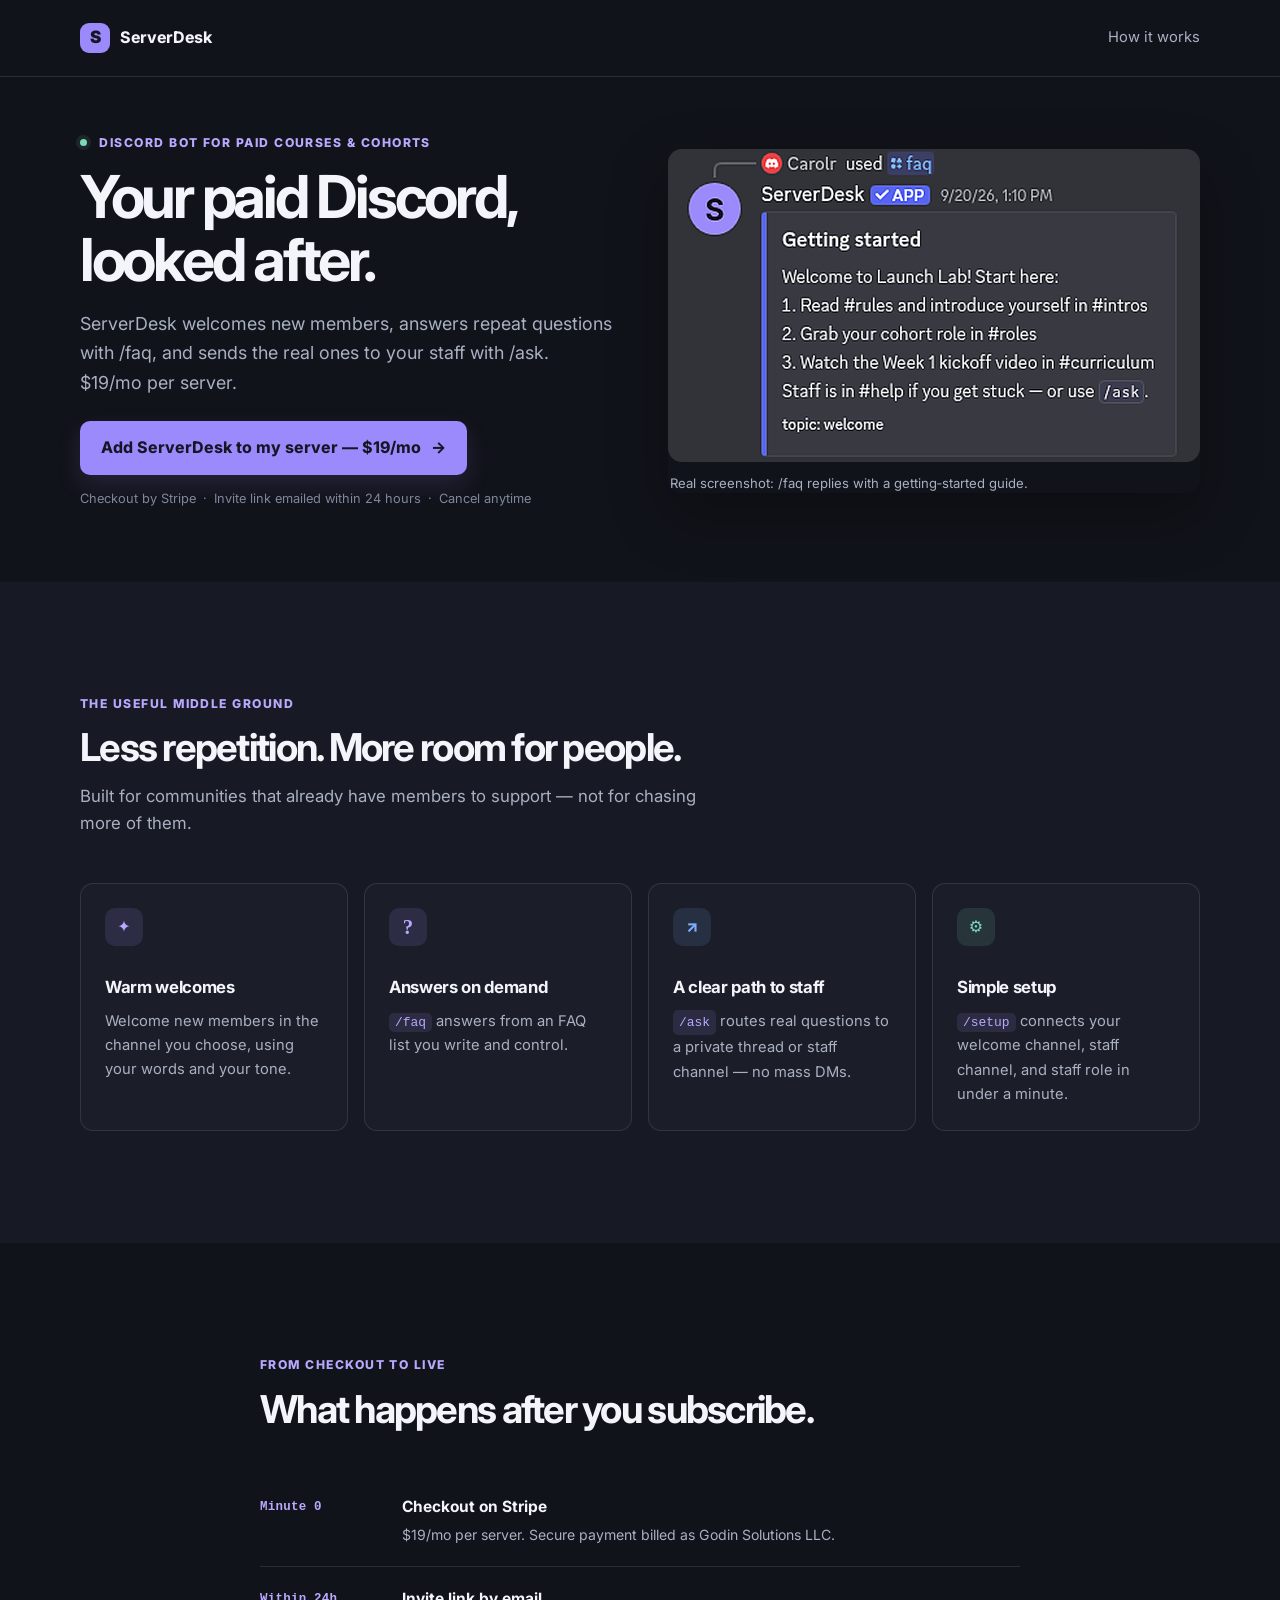
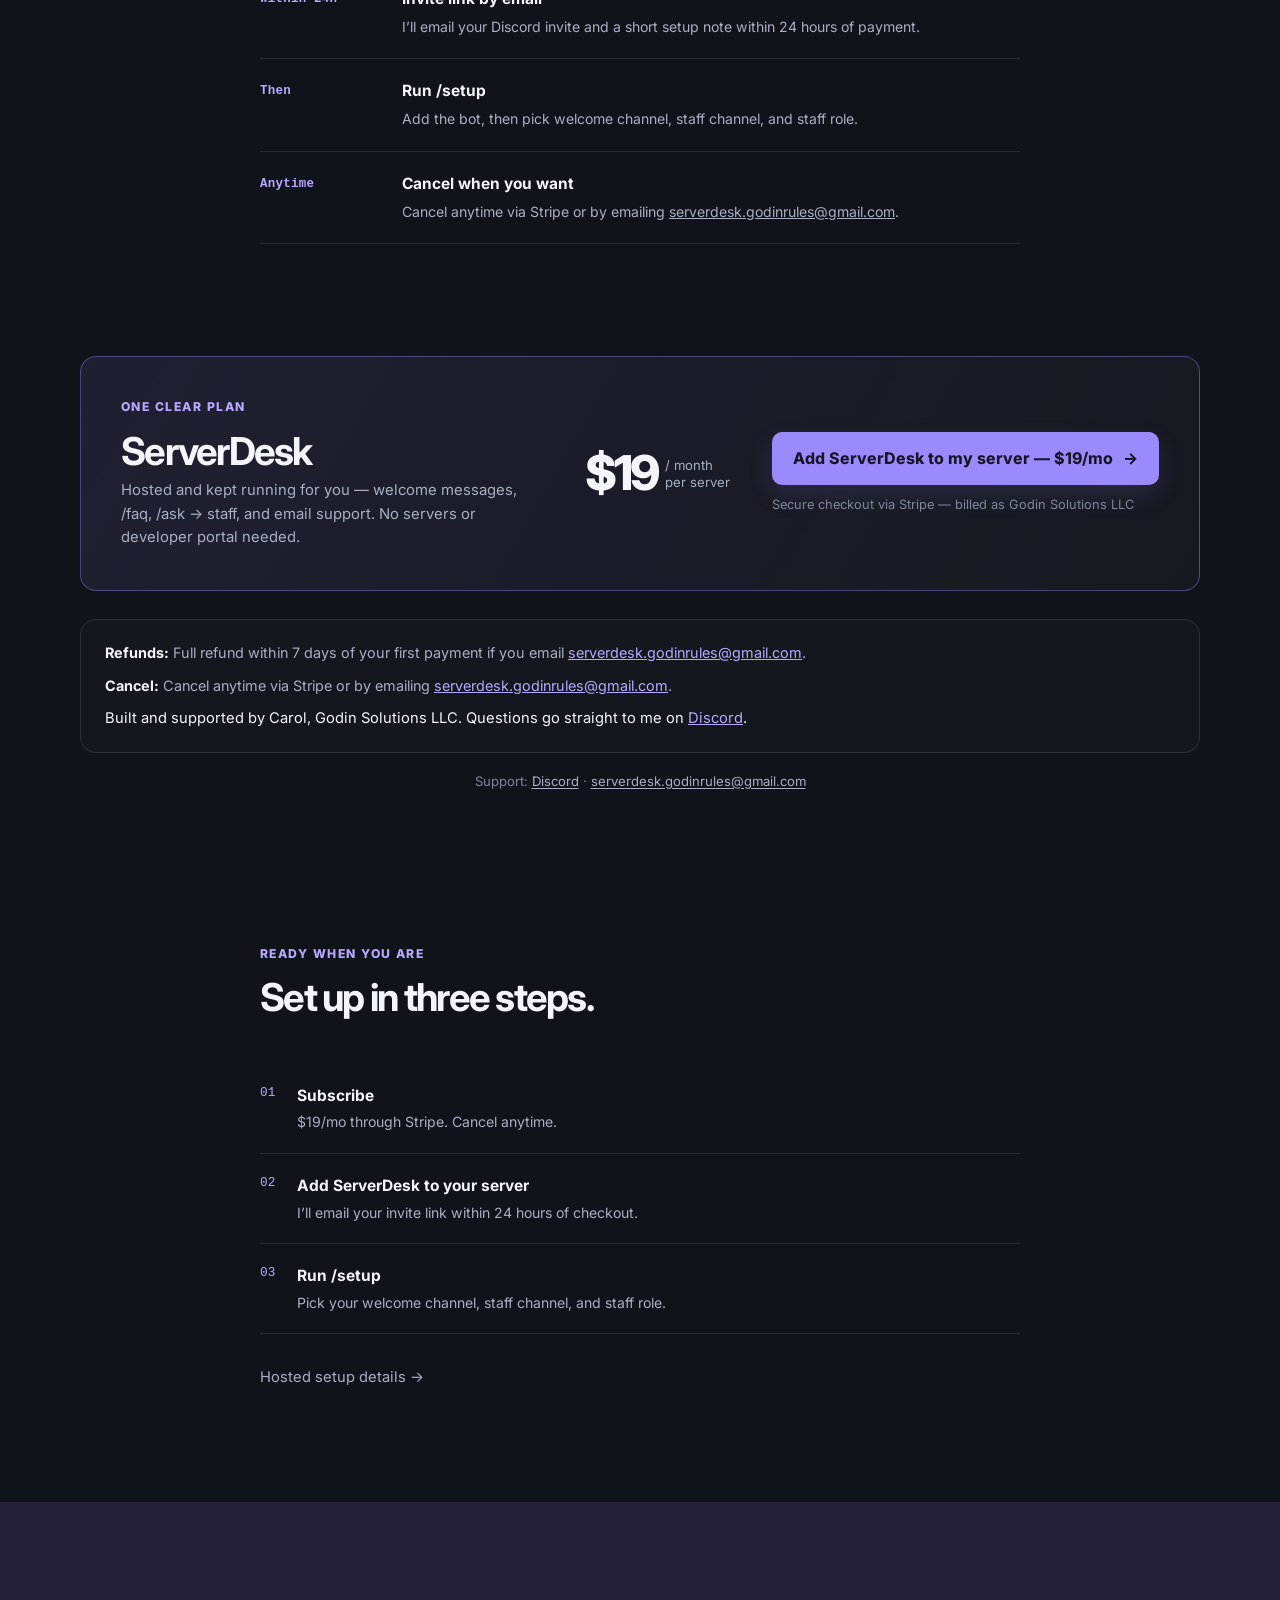
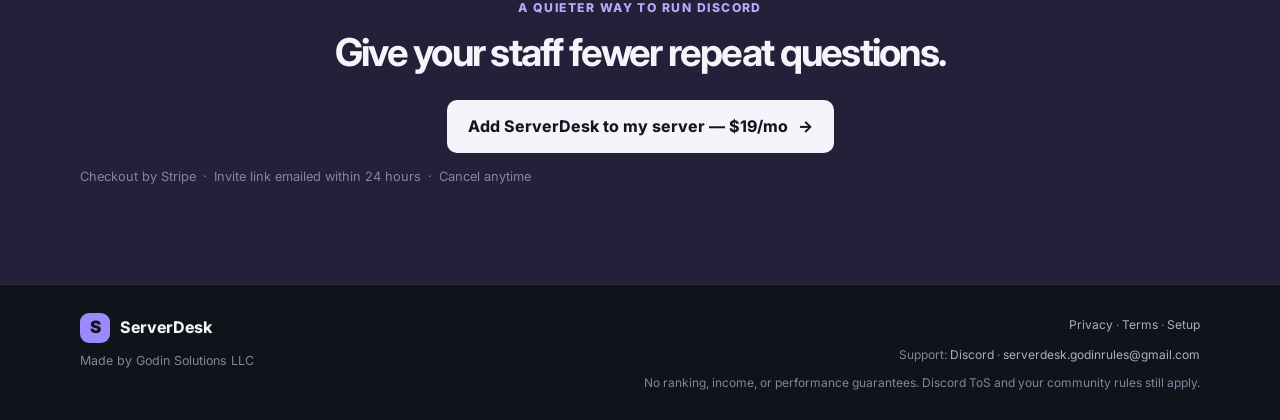
==== index.html @ 8b8aacf0 "Finish landing: Carol voice, flat proof, fine-print, Inter OG - /setup: "we email" → "I'll email" - " ====
<!doctype html>
<html lang="en">
<head>
  <meta charset="utf-8">
  <meta name="viewport" content="width=device-width, initial-scale=1">
  <meta name="description" content="ServerDesk welcomes new members, answers repeat questions with /faq, and sends the real ones to your staff with /ask. $19/mo per Discord server.">
  <title>ServerDesk — Discord bot for paid courses &amp; cohorts</title>
  <link rel="canonical" href="https://serverdesk-landing.onrender.com/">
  <meta property="og:type" content="website">
  <meta property="og:url" content="https://serverdesk-landing.onrender.com/">
  <meta property="og:title" content="ServerDesk — Discord bot for paid courses &amp; cohorts">
  <meta property="og:description" content="Welcome new members, answer /faq, and route /ask to staff. Hosted Discord utility for paid courses &amp; cohorts — $19/mo per server.">
  <meta property="og:image" content="https://serverdesk-landing.onrender.com/images/og.png">
  <meta property="og:image:width" content="1200">
  <meta property="og:image:height" content="630">
  <meta name="twitter:card" content="summary_large_image">
  <meta name="twitter:title" content="ServerDesk — Discord bot for paid courses &amp; cohorts">
  <meta name="twitter:description" content="Welcome new members, answer /faq, and route /ask to staff. $19/mo per server.">
  <meta name="twitter:image" content="https://serverdesk-landing.onrender.com/images/og.png">
  <link rel="icon" href="/favicon.ico" sizes="any">
  <link rel="icon" href="/favicon.svg" type="image/svg+xml">
  <link rel="apple-touch-icon" href="/apple-touch-icon.png">
  <link rel="preconnect" href="https://fonts.googleapis.com">
  <link rel="preconnect" href="https://fonts.gstatic.com" crossorigin>
  <link href="https://fonts.googleapis.com/css2?family=Inter:wght@400;500;600;700;800&display=swap" rel="stylesheet">
  <link rel="stylesheet" href="styles.css">
</head>
<body>
  <header class="site-header">
    <div class="container nav-wrap">
      <a class="brand" href="#top" aria-label="ServerDesk home">
        <span class="brand-mark" aria-hidden="true">S</span>
        <span>ServerDesk</span>
      </a>
      <a class="nav-link" href="#how-it-works">How it works</a>
    </div>
  </header>

  <main id="top">
    <section class="hero">
      <div class="container hero-grid">
        <div class="hero-copy">
          <p class="eyebrow"><span class="status-dot" aria-hidden="true"></span> Discord bot for paid courses &amp; cohorts</p>
          <h1>Your paid Discord, looked after.</h1>
          <p class="lede">ServerDesk welcomes new members, answers repeat questions with /faq, and sends the real ones to your staff with /ask. $19/mo per server.</p>
          <div class="hero-actions">
            <a class="button button-primary cta-buy" href="https://buy.stripe.com/4gMfZj4Or4Nw73I1R053O01">
              <span class="cta-full">Add ServerDesk to my server — $19/mo</span>
              <span class="cta-short">Add to my server — $19/mo</span>
              <span aria-hidden="true">→</span>
            </a>
          </div>
          <p class="fine-print"><span>Checkout by Stripe</span><span>Invite link emailed within 24 hours</span><span>Cancel anytime</span></p>
        </div>

        <figure class="product-card proof-card">
          <img
            class="proof-shot"
            src="images/faq-proof.png"
            width="1040"
            height="611"
            alt="Discord screenshot: Carolr uses /faq and ServerDesk replies with a Getting started guide"
            loading="eager"
            decoding="async"
          >
          <figcaption class="proof-caption">Real screenshot: /faq replies with a getting‑started&nbsp;guide.</figcaption>
        </figure>
      </div>
    </section>

    <section class="section section-soft" id="how-it-works">
      <div class="container">
        <div class="section-heading">
          <p class="eyebrow">The useful middle ground</p>
          <h2>Less repetition. More room for people.</h2>
          <p>Built for communities that already have members to support — not for chasing more of them.</p>
        </div>
        <div class="feature-grid">
          <article class="feature-card">
            <div class="icon icon-welcome" aria-hidden="true">✦</div>
            <h3>Warm welcomes</h3>
            <p>Welcome new members in the channel you choose, using your words and your tone.</p>
          </article>
          <article class="feature-card">
            <div class="icon icon-faq" aria-hidden="true">?</div>
            <h3>Answers on demand</h3>
            <p><code>/faq</code> answers from an FAQ list you write and control.</p>
          </article>
          <article class="feature-card">
            <div class="icon icon-ask" aria-hidden="true">↗</div>
            <h3>A clear path to staff</h3>
            <p><code class="ask-chip">/ask</code> routes real questions to a private thread or staff channel — no mass DMs.</p>
          </article>
          <article class="feature-card">
            <div class="icon icon-setup" aria-hidden="true">⚙</div>
            <h3>Simple setup</h3>
            <p><code>/setup</code> connects your welcome channel, staff channel, and staff role in under a minute.</p>
          </article>
        </div>
      </div>
    </section>

    <section class="section" id="timeline">
      <div class="container narrow">
        <div class="section-heading">
          <p class="eyebrow">From checkout to live</p>
          <h2>What happens after you subscribe.</h2>
        </div>
        <ol class="timeline">
          <li>
            <span class="timeline-when">Minute 0</span>
            <div>
              <strong>Checkout on Stripe</strong>
              <p>$19/mo per server. Secure payment billed as Godin Solutions LLC.</p>
            </div>
          </li>
          <li>
            <span class="timeline-when">Within 24h</span>
            <div>
              <strong>Invite link by email</strong>
              <p>I’ll email your Discord invite and a short setup note within 24 hours of payment.</p>
            </div>
          </li>
          <li>
            <span class="timeline-when">Then</span>
            <div>
              <strong>Run /setup</strong>
              <p>Add the bot, then pick welcome channel, staff channel, and staff role.</p>
            </div>
          </li>
          <li>
            <span class="timeline-when">Anytime</span>
            <div>
              <strong>Cancel when you want</strong>
              <p>Cancel anytime via Stripe or by emailing <a href="mailto:serverdesk.godinrules@gmail.com">serverdesk.godinrules@gmail.com</a>.</p>
            </div>
          </li>
        </ol>
      </div>
    </section>

    <section class="section pricing-section" id="pricing">
      <div class="container pricing-card">
        <div>
          <p class="eyebrow">One clear plan</p>
          <h2>ServerDesk</h2>
          <p class="pricing-description">Hosted and kept running for you — welcome messages, /faq, /ask → staff, and email support. No servers or developer portal needed.</p>
        </div>
        <div class="price-block"><span class="price">$19</span><span class="per">/ month<br>per server</span></div>
        <div class="pricing-cta">
          <a class="button button-primary cta-buy" href="https://buy.stripe.com/4gMfZj4Or4Nw73I1R053O01">
            <span class="cta-full">Add ServerDesk to my server — $19/mo</span>
            <span class="cta-short">Add to my server — $19/mo</span>
            <span aria-hidden="true">→</span>
          </a>
          <p class="fine-print"><span>Secure checkout via Stripe — billed as Godin Solutions LLC</span></p>
        </div>
      </div>
      <div class="container policy-block">
        <p><strong>Refunds:</strong> Full refund within 7 days of your first payment if you email <a href="mailto:serverdesk.godinrules@gmail.com">serverdesk.godinrules@gmail.com</a>.</p>
        <p><strong>Cancel:</strong> Cancel anytime via Stripe or by emailing <a href="mailto:serverdesk.godinrules@gmail.com">serverdesk.godinrules@gmail.com</a>.</p>
        <p class="persona-line">Built and supported by Carol, Godin Solutions LLC. Questions go straight to me on <a href="https://discord.gg/J2VJwsP5QP">Discord</a>.</p>
      </div>
      <p class="support-line">Support: <a href="https://discord.gg/J2VJwsP5QP">Discord</a> · <a href="mailto:serverdesk.godinrules@gmail.com">serverdesk.godinrules@gmail.com</a></p>
    </section>

    <section class="section getting-started" id="get-started">
      <div class="container narrow">
        <div class="section-heading">
          <p class="eyebrow">Ready when you are</p>
          <h2>Set up in three steps.</h2>
        </div>
        <ol class="steps">
          <li><span>01</span><div><strong>Subscribe</strong><p>$19/mo through Stripe. Cancel anytime.</p></div></li>
          <li><span>02</span><div><strong>Add ServerDesk to your server</strong><p>I’ll email your invite link within 24 hours of checkout.</p></div></li>
          <li><span>03</span><div><strong>Run /setup</strong><p>Pick your welcome channel, staff channel, and staff role.</p></div></li>
        </ol>
        <a class="text-link" href="/setup">Hosted setup details →</a>
      </div>
    </section>

    <section class="final-cta">
      <div class="container final-cta-inner">
        <p class="eyebrow">A quieter way to run Discord</p>
        <h2>Give your staff fewer repeat questions.</h2>
        <a class="button button-light cta-buy" href="https://buy.stripe.com/4gMfZj4Or4Nw73I1R053O01">
          <span class="cta-full">Add ServerDesk to my server — $19/mo</span>
          <span class="cta-short">Add to my server — $19/mo</span>
          <span aria-hidden="true">→</span>
        </a>
        <p class="fine-print"><span>Checkout by Stripe</span><span>Invite link emailed within 24 hours</span><span>Cancel anytime</span></p>
      </div>
    </section>
  </main>

  <footer class="site-footer">
    <div class="container footer-wrap">
      <div class="footer-brand">
        <div class="brand"><span class="brand-mark" aria-hidden="true">S</span><span>ServerDesk</span></div>
        <p class="footer-made">Made by Godin Solutions LLC</p>
      </div>
      <div class="footer-meta">
        <p class="footer-links"><a href="/privacy">Privacy</a> · <a href="/terms">Terms</a> · <a href="/setup">Setup</a></p>
        <p class="footer-support">Support: <a href="https://discord.gg/J2VJwsP5QP">Discord</a> · <a href="mailto:serverdesk.godinrules@gmail.com">serverdesk.godinrules@gmail.com</a></p>
        <p class="footer-note">No ranking, income, or performance guarantees. Discord ToS and your community rules still apply.</p>
      </div>
    </div>
  </footer>
</body>
</html>
---- styles.css ----
:root {
  --bg: #11131a;
  --bg-soft: #171a24;
  --surface: #202431;
  --surface-raised: #262b3a;
  --text: #f3f5fb;
  --muted: #a9b0c2;
  --subtle: #7f879c;
  --line: rgba(211, 218, 239, .12);
  --purple: #9b8afb;
  --purple-bright: #b8a9ff;
  --blue: #7eacff;
  --green: #7ed9ba;
  --max-width: 1120px;
}

* { box-sizing: border-box; }
html { scroll-behavior: smooth; }
body {
  margin: 0;
  background: var(--bg);
  color: var(--text);
  font-family: Inter, ui-sans-serif, system-ui, -apple-system, BlinkMacSystemFont, "Segoe UI", sans-serif;
  line-height: 1.6;
  -webkit-font-smoothing: antialiased;
}
a { color: inherit; }
.container { width: min(var(--max-width), calc(100% - 48px)); margin: 0 auto; }
.narrow { max-width: 760px; }

.site-header { border-bottom: 1px solid var(--line); }
.nav-wrap, .footer-wrap { display: flex; align-items: center; justify-content: space-between; min-height: 76px; }
.brand { display: inline-flex; align-items: center; gap: 10px; color: var(--text); font-weight: 750; letter-spacing: -.02em; text-decoration: none; }
.brand-mark { display: grid; place-items: center; width: 30px; height: 30px; border-radius: 9px; background: var(--purple); color: #171424; font-size: 17px; font-weight: 900; }
.nav-link, .text-link { color: var(--muted); text-decoration: none; font-size: .92rem; }
.nav-link:hover, .text-link:hover { color: var(--text); }

.hero { padding: 56px 0 72px; overflow: hidden; }
.hero-grid { display: grid; grid-template-columns: minmax(0, 1fr) minmax(400px, 1fr); align-items: center; gap: 56px; }
.eyebrow { margin: 0 0 14px; color: var(--purple-bright); font-size: .76rem; font-weight: 800; letter-spacing: .12em; text-transform: uppercase; }
.status-dot { display: inline-block; width: 7px; height: 7px; margin: 0 8px 1px 0; border-radius: 50%; background: var(--green); box-shadow: 0 0 0 4px rgba(126, 217, 186, .1); }
h1, h2, h3, p { margin-top: 0; }
h1 { max-width: 680px; margin-bottom: 18px; font-size: clamp(2.4rem, 5vw, 3.7rem); line-height: 1.05; letter-spacing: -.055em; }
h2 { margin-bottom: 16px; font-size: clamp(1.85rem, 3vw, 2.8rem); line-height: 1.05; letter-spacing: -.045em; }
h3 { margin-bottom: 8px; font-size: 1.05rem; letter-spacing: -.02em; }
.accent-text { color: var(--purple-bright); }
.lede { max-width: 570px; margin-bottom: 24px; color: var(--muted); font-size: 1.12rem; line-height: 1.65; }
.hero-actions { display: flex; align-items: center; flex-wrap: wrap; gap: 18px; }
.button { display: inline-flex; align-items: center; justify-content: center; gap: 14px; min-height: 50px; padding: 13px 20px; border: 1px solid transparent; border-radius: 10px; font-weight: 750; text-decoration: none; transition: transform .2s ease, background .2s ease, border-color .2s ease; }
.button:hover { transform: translateY(-2px); }
.button-primary { background: var(--purple); color: #171424; box-shadow: 0 10px 25px rgba(155, 138, 251, .14); }
.button-primary:hover { background: var(--purple-bright); }
.button-light { background: var(--text); color: #171424; }
.button-light:hover { background: white; }
.fine-print {
  display: flex;
  flex-wrap: wrap;
  align-items: baseline;
  column-gap: 0;
  row-gap: 4px;
  margin: 14px 0 0;
  color: var(--subtle);
  font-size: .8rem;
}
.fine-print > span { white-space: nowrap; }
.fine-print > span:not(:last-child)::after {
  content: "·";
  margin: 0 .55em;
  color: var(--subtle);
}

/* Mobile CTA short label */
.cta-short { display: none; }
.cta-full { display: inline; }
.cta-buy { gap: 10px; text-align: center; }

.product-card {
  position: relative;
  margin: 0;
  padding: 0;
  border: none;
  border-radius: 14px;
  background: transparent;
  box-shadow: 0 22px 60px rgba(0, 0, 0, .28);
  transform: none;
}
.proof-card { max-width: none; }
.proof-shot {
  display: block;
  width: 100%;
  max-width: 100%;
  height: auto;
  border-radius: 14px;
  background: transparent;
  object-fit: contain;
}
.proof-caption { margin: 12px 2px 0; color: var(--muted); font-size: .82rem; line-height: 1.45; text-align: left; }

.section { padding: 112px 0; }
.section-soft { background: var(--bg-soft); }
.section-heading { max-width: 650px; margin-bottom: 46px; }
.section-heading > p:last-child, .section-intro { color: var(--muted); font-size: 1.05rem; }
.feature-grid { display: grid; grid-template-columns: repeat(4, 1fr); gap: 16px; }
.feature-card { padding: 24px; border: 1px solid var(--line); border-radius: 13px; background: rgba(255, 255, 255, .018); }
.feature-card p { margin-bottom: 0; color: var(--muted); font-size: .92rem; line-height: 1.65; }
.icon { display: grid; place-items: center; width: 38px; height: 38px; margin-bottom: 28px; border-radius: 10px; background: rgba(155, 138, 251, .13); color: var(--purple-bright); font-weight: 800; }
.icon-faq { font-family: Georgia, serif; font-size: 1.3rem; }
.icon-ask { color: var(--blue); background: rgba(126, 172, 255, .12); }
.icon-setup { color: var(--green); background: rgba(126, 217, 186, .12); }
code { padding: 2px 6px; border-radius: 5px; background: rgba(155, 138, 251, .12); color: var(--purple-bright); font-family: ui-monospace, SFMono-Regular, Menlo, monospace; font-size: .88em; word-break: break-word; white-space: nowrap; }
.ask-chip { display: inline-block; max-width: 100%; white-space: nowrap; }

/* Checkout timeline */
.timeline { margin: 0; padding: 0; list-style: none; }
.timeline li { display: grid; grid-template-columns: 120px 1fr; gap: 22px; padding: 20px 0; border-bottom: 1px solid var(--line); align-items: start; }
.timeline-when { color: var(--purple-bright); font-family: ui-monospace, monospace; font-size: .78rem; font-weight: 700; letter-spacing: .02em; padding-top: 3px; }
.timeline strong { display: block; font-size: .97rem; margin-bottom: 4px; }
.timeline p { margin: 0; color: var(--muted); font-size: .88rem; }

.pricing-section { padding-top: 0; }
.pricing-card { display: grid; grid-template-columns: 1fr auto auto; align-items: center; gap: 42px; padding: 40px; border: 1px solid rgba(155, 138, 251, .4); border-radius: 16px; background: linear-gradient(120deg, rgba(155, 138, 251, .11), rgba(255, 255, 255, .025)); }
.pricing-card h2 { margin-bottom: 8px; }
.pricing-description { margin: 0; color: var(--muted); font-size: .93rem; }
.price-block { display: flex; align-items: center; gap: 8px; white-space: nowrap; }
.price { font-size: 3rem; font-weight: 800; letter-spacing: -.06em; }
.per { color: var(--muted); font-size: .82rem; line-height: 1.3; }
.pricing-cta { display: flex; flex-direction: column; align-items: flex-start; gap: 0; }
.pricing-cta .fine-print { margin-top: 10px; max-width: none; }
.policy-block { margin-top: 28px; padding: 22px 24px; border: 1px solid var(--line); border-radius: 16px; background: rgba(255,255,255,.02); }
.policy-block p { margin: 0 0 10px; color: var(--muted); font-size: .9rem; line-height: 1.55; }
.policy-block p:last-child { margin-bottom: 0; }
.policy-block strong { color: var(--text); }
.policy-block a { color: var(--purple-bright); }
.persona-line { color: var(--text) !important; font-size: .92rem !important; }
.support-line { margin: 18px 0 0; color: var(--subtle); text-align: center; font-size: .82rem; }
.support-line a { color: var(--muted); text-decoration: underline; text-underline-offset: 2px; }
.support-line a:hover { color: var(--text); }

.getting-started { padding-top: 40px; }
.steps { margin: 0 0 30px; padding: 0; list-style: none; }
.steps li { display: flex; gap: 22px; padding: 19px 0; border-bottom: 1px solid var(--line); }
.steps li > span { color: var(--purple-bright); font-family: ui-monospace, monospace; font-size: .8rem; }
.steps strong { font-size: .97rem; }
.steps p { margin: 3px 0 0; color: var(--muted); font-size: .88rem; }
.final-cta { padding: 96px 0; background: #242039; text-align: center; }
.final-cta-inner h2 { margin: 0 auto 28px; max-width: 650px; }
.final-cta .eyebrow { color: var(--purple-bright); }
.final-cta .fine-print { margin-top: 14px; }

.site-footer { border-top: 1px solid var(--line); padding: 28px 0; }
.footer-wrap { align-items: flex-start; min-height: auto; gap: 32px; }
.footer-brand { display: flex; flex-direction: column; gap: 8px; }
.footer-made { margin: 0; color: var(--subtle); font-size: .78rem; }
.footer-meta { display: flex; flex-direction: column; gap: 6px; text-align: right; margin-left: auto; }
.footer-links, .footer-support, .footer-note { margin: 0; color: var(--subtle); font-size: .75rem; }
.footer-links a, .footer-support a {
  color: var(--muted);
  text-decoration: none;
  display: inline-flex;
  align-items: center;
  min-height: 24px;
  padding: 2px 0;
}
.footer-links a:hover, .footer-support a:hover { color: var(--text); }

/* Inner pages (/setup, /privacy, /terms) */
.page-content { padding: 40px 0 64px; overflow-wrap: anywhere; }
.page-content h1 { font-size: clamp(1.9rem, 6vw, 2.6rem); margin-bottom: 16px; }
.page-content h2 { font-size: clamp(1.25rem, 3.5vw, 1.6rem); margin: 28px 0 12px; letter-spacing: -.03em; }
.page-content ol, .page-content ul { padding-left: 1.25rem; }
.page-content li { margin-bottom: 10px; color: var(--muted); }
.page-content li strong { color: var(--text); }
.page-content p { color: var(--muted); }
.page-content a:not(.button):not(.brand):not(.text-link) { color: var(--purple-bright); }
.page-links { margin-top: 32px; color: var(--subtle); font-size: .9rem; }
.setup-cmd, .page-content pre {
  margin: 12px 0 0;
  padding: 14px 16px;
  border-radius: 10px;
  border: 1px solid var(--line);
  background: var(--surface);
  overflow-x: auto;
  max-width: 100%;
}
.setup-cmd code, .page-content pre code {
  display: block;
  padding: 0;
  background: transparent;
  color: var(--text);
  font-size: .82rem;
  line-height: 1.55;
  white-space: pre-wrap;
  overflow-wrap: anywhere;
  word-break: break-word;
}
.setup-buy { margin: 24px 0 8px; }

@media (max-width: 900px) {
  .hero-grid { gap: 40px; grid-template-columns: minmax(0, 1fr) minmax(320px, 1fr); }
  .feature-grid { grid-template-columns: repeat(2, 1fr); }
  .pricing-card { grid-template-columns: 1fr auto; }
  .pricing-card .pricing-cta { grid-column: 1 / -1; }
  .timeline li { grid-template-columns: 100px 1fr; gap: 16px; }
}
@media (max-width: 680px) {
  .container { width: min(100% - 32px, var(--max-width)); }
  .nav-wrap { min-height: 66px; }
  .nav-link { display: none; }
  .hero { padding: 40px 0 56px; }
  .hero-grid { display: block; }
  .hero-copy { margin-bottom: 36px; }
  h1 { font-size: clamp(2.1rem, 11vw, 3rem); }
  .lede { font-size: 1.02rem; margin-bottom: 20px; }
  .hero-actions { align-items: stretch; flex-direction: column; gap: 14px; }
  .cta-full { display: none; }
  .cta-short { display: inline; }
  .cta-buy {
    width: 100%;
    min-height: 48px;
    padding: 12px 14px;
    gap: 8px;
    white-space: nowrap;
    font-size: .95rem;
  }
  .product-card { margin: 0; transform: none; box-shadow: 0 16px 40px rgba(0, 0, 0, .28); }
  .proof-caption { margin: 10px 2px 0; }
  .fine-print { justify-content: flex-start; }
  .final-cta .fine-print { justify-content: center; }
  .pricing-cta .fine-print { white-space: normal; }
  .section { padding: 78px 0; }
  .section-heading { margin-bottom: 30px; }
  .feature-grid { grid-template-columns: 1fr; gap: 34px; }
  .feature-card { padding: 22px; }
  .icon { margin-bottom: 20px; }
  .timeline li { grid-template-columns: 1fr; gap: 6px; }
  .pricing-section { padding-top: 0; }
  .pricing-card { grid-template-columns: 1fr; gap: 20px; padding: 28px; }
  .pricing-card .pricing-cta { grid-column: auto; width: 100%; }
  .pricing-cta .button { width: 100%; }
  .price { font-size: 2.7rem; }
  .getting-started { padding-top: 28px; }
  .final-cta { padding: 76px 0; }
  .final-cta .cta-buy { width: min(100%, 360px); }
  .footer-wrap { align-items: flex-start; flex-direction: column; justify-content: center; gap: 18px; padding: 8px 0; }
  .footer-meta { text-align: left; margin-left: 0; }
  .page-content { padding: 28px 0 48px; }
  .page-content h1 { font-size: clamp(1.7rem, 8vw, 2.2rem); }
  .page-content h2 { font-size: 1.2rem; margin-top: 24px; }
  .setup-cmd code, .page-content pre code { font-size: .78rem; }
}
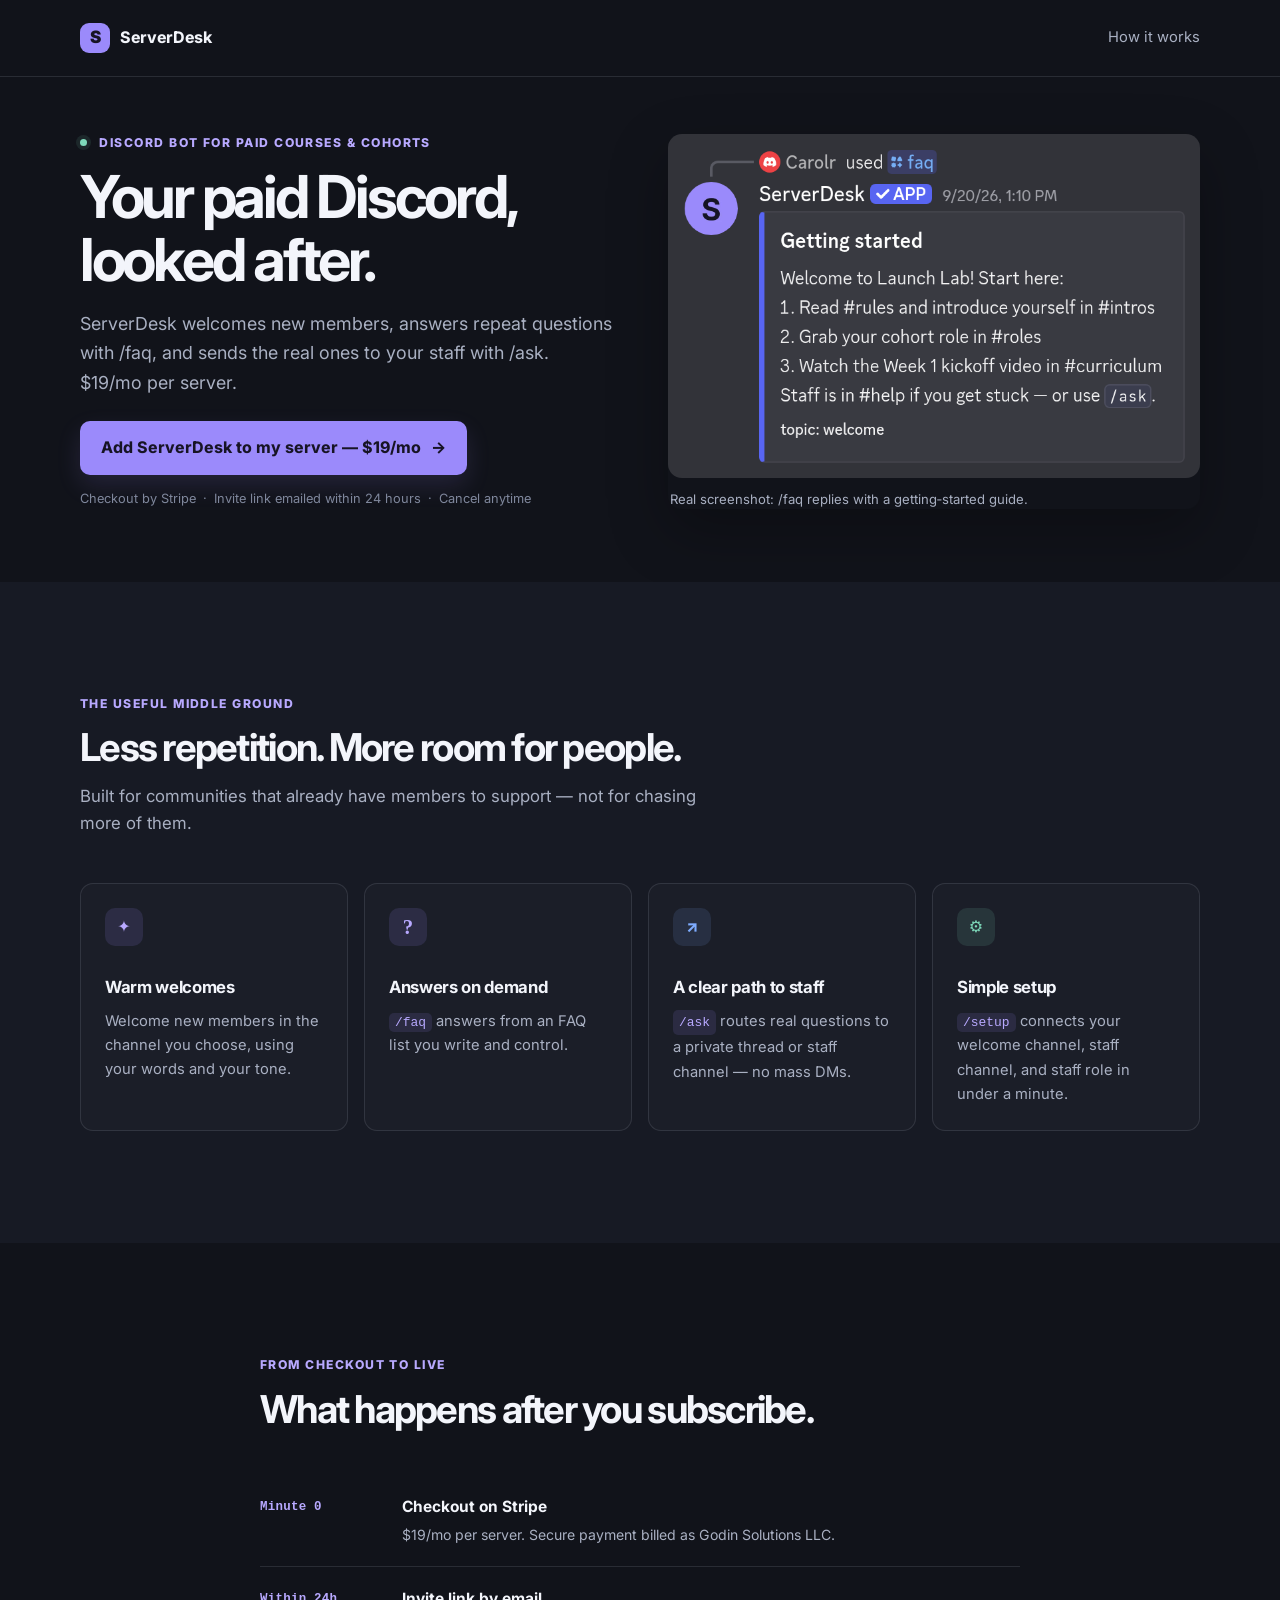
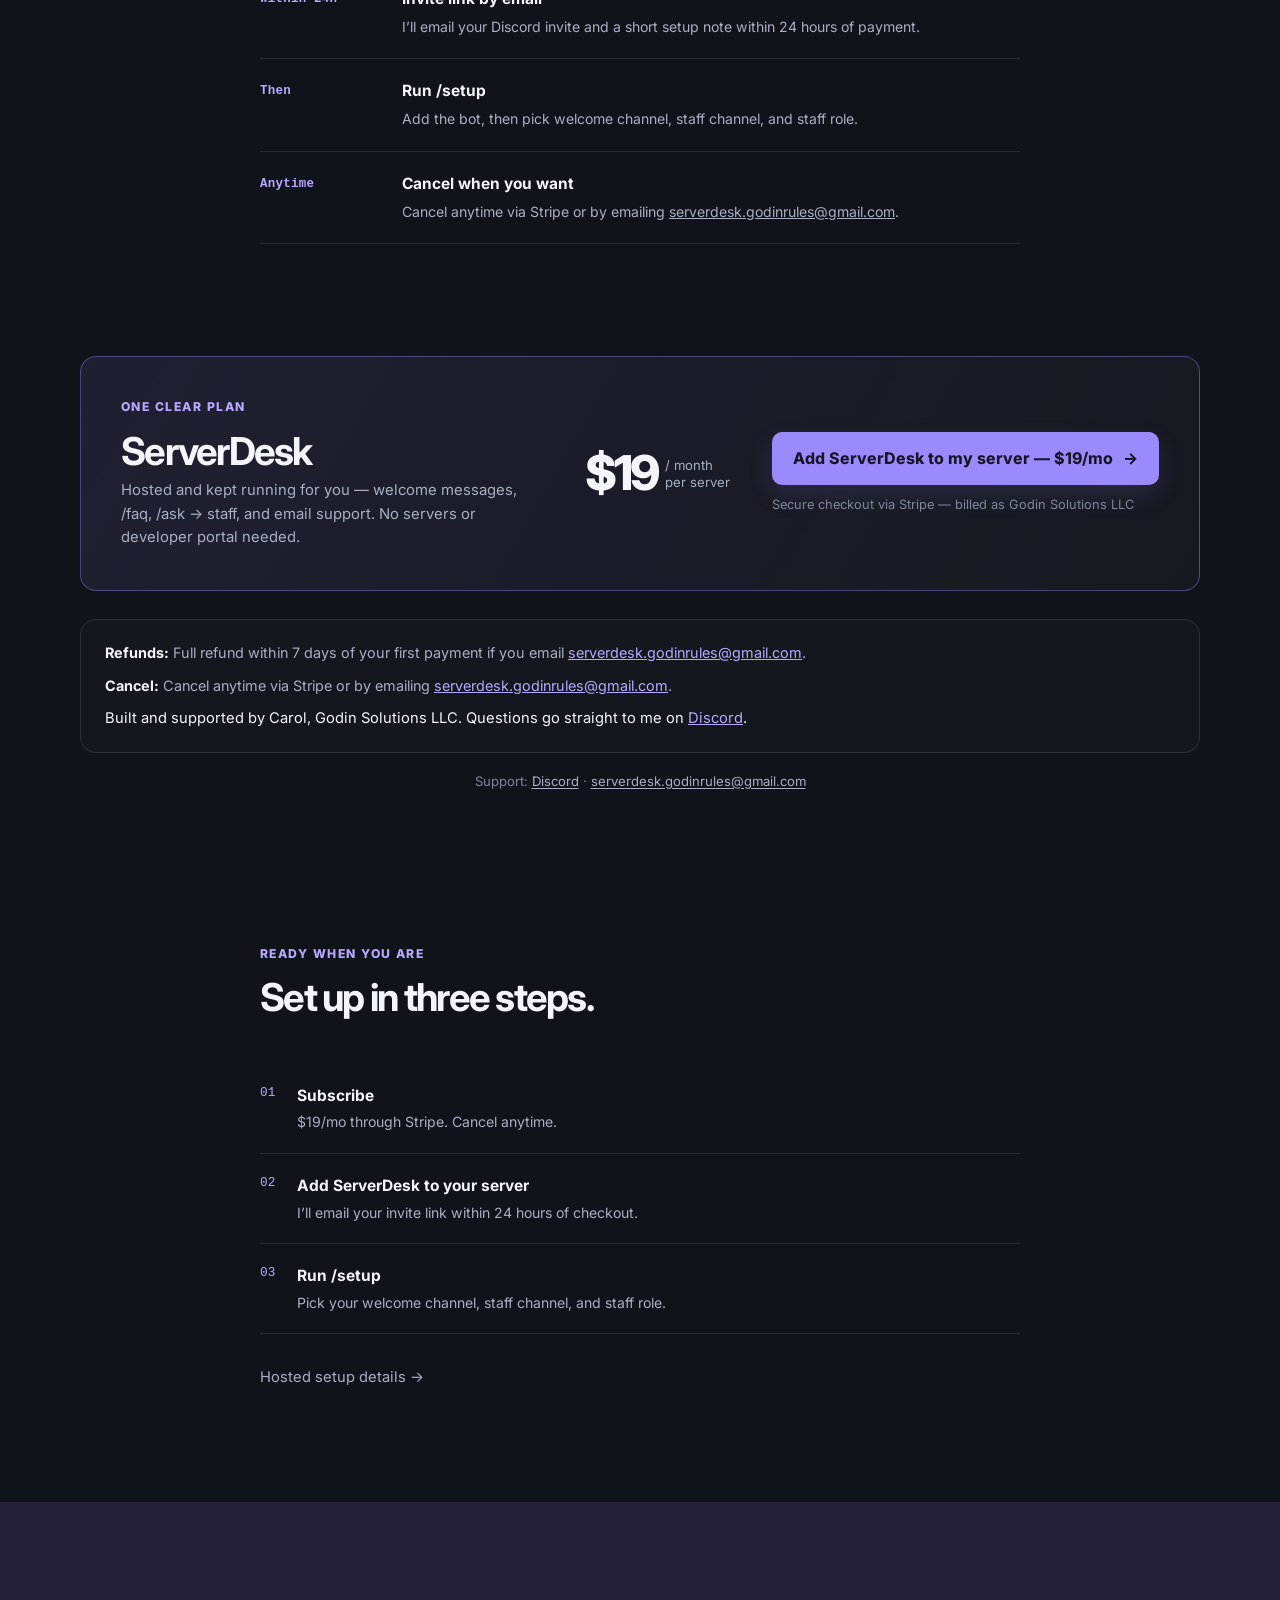
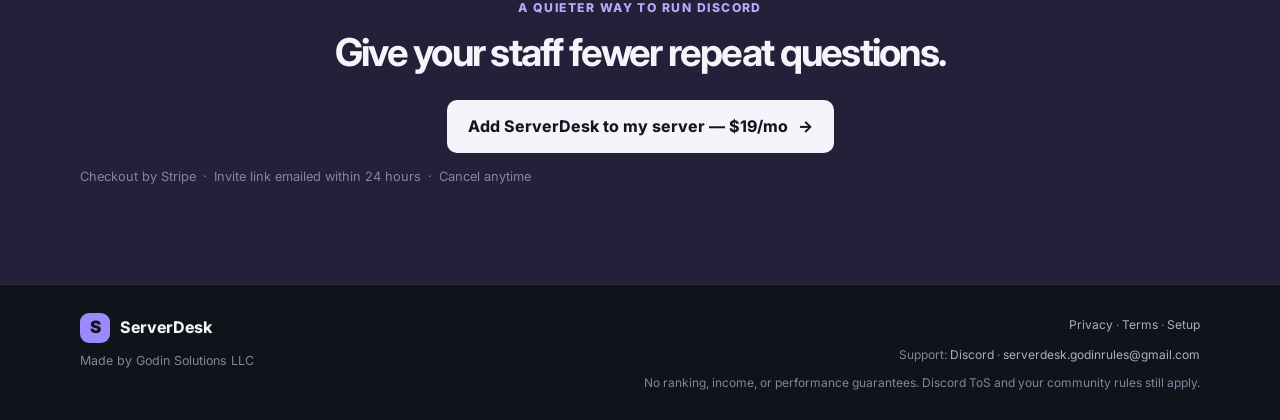
==== commit 66e75029: "Swap native 2× /faq proof into hero + OG Use proof-faq-hires.png (800×517 Discord zoom capture) inst" ====
--- a/index.html
+++ b/index.html
@@ -57,8 +57,8 @@
           <img
             class="proof-shot"
             src="images/faq-proof.png"
-            width="1040"
-            height="611"
+            width="800"
+            height="517"
             alt="Discord screenshot: Carolr uses /faq and ServerDesk replies with a Getting started guide"
             loading="eager"
             decoding="async"
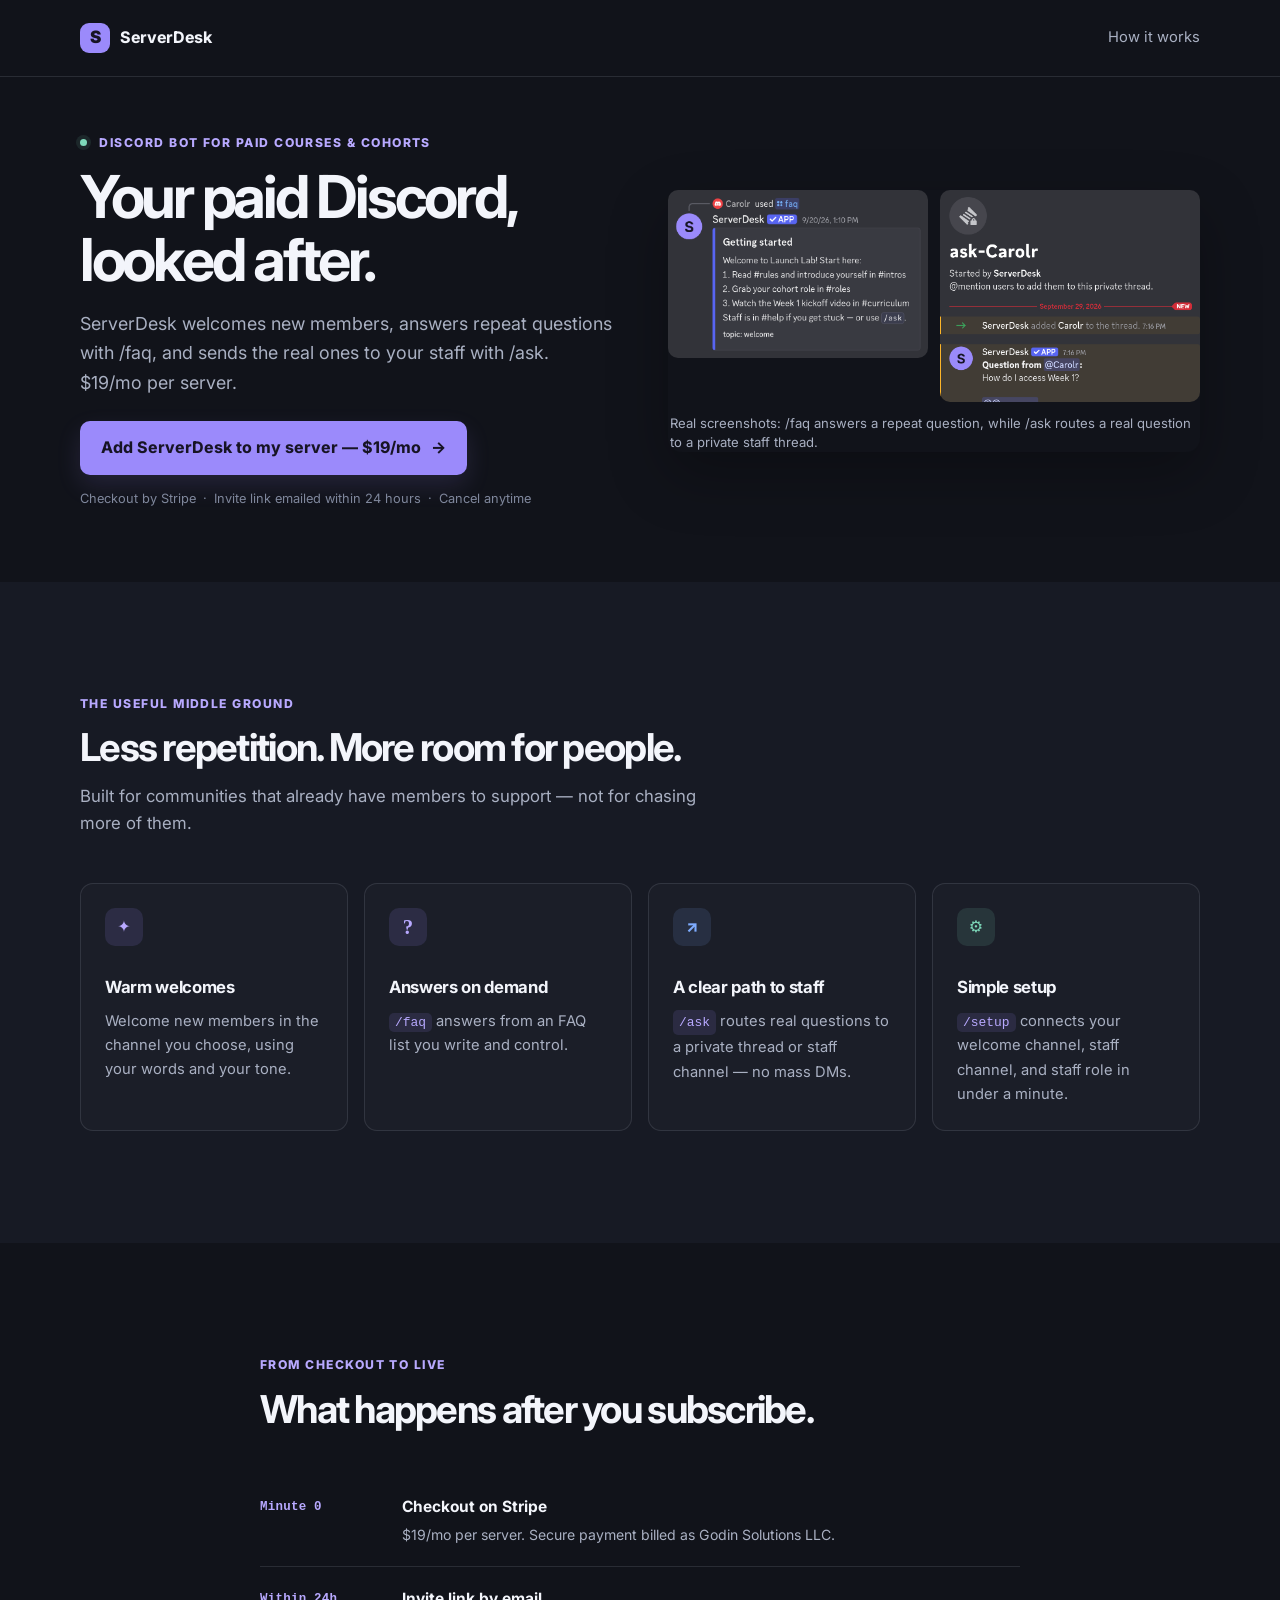
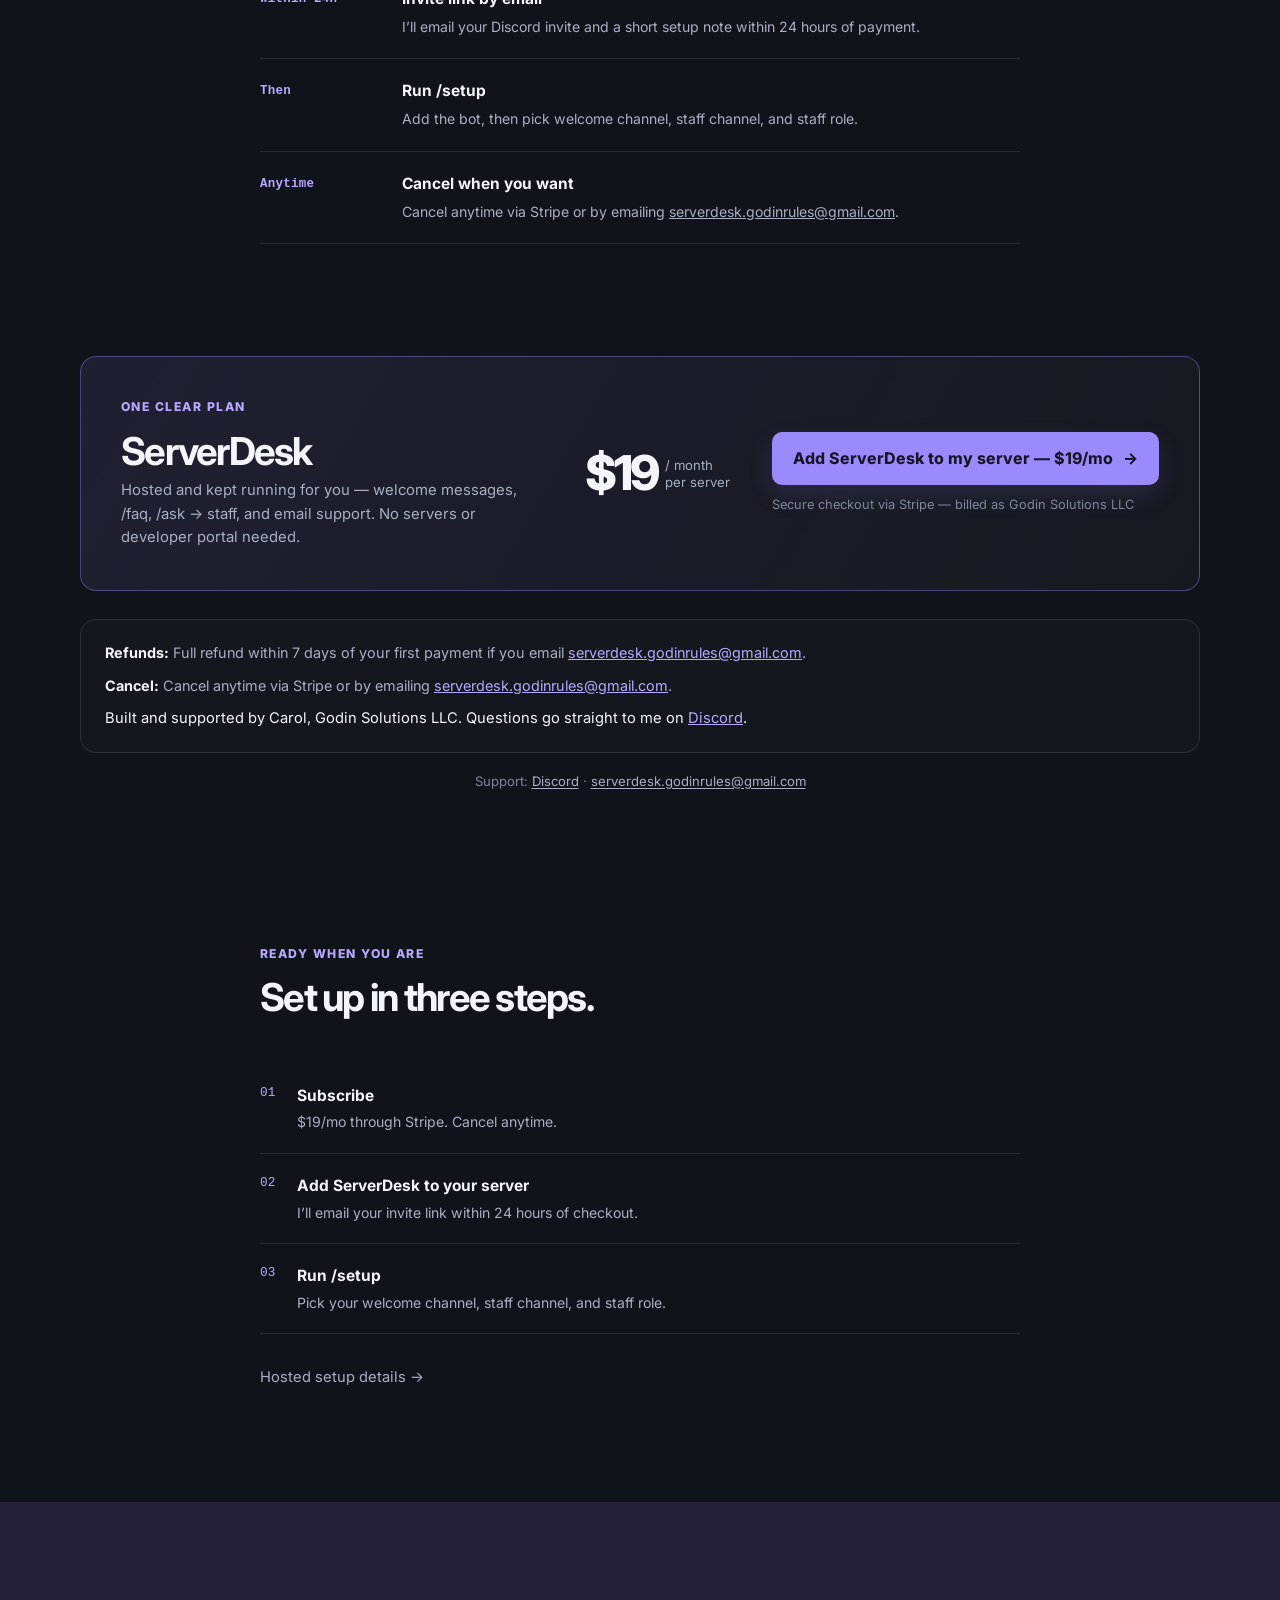
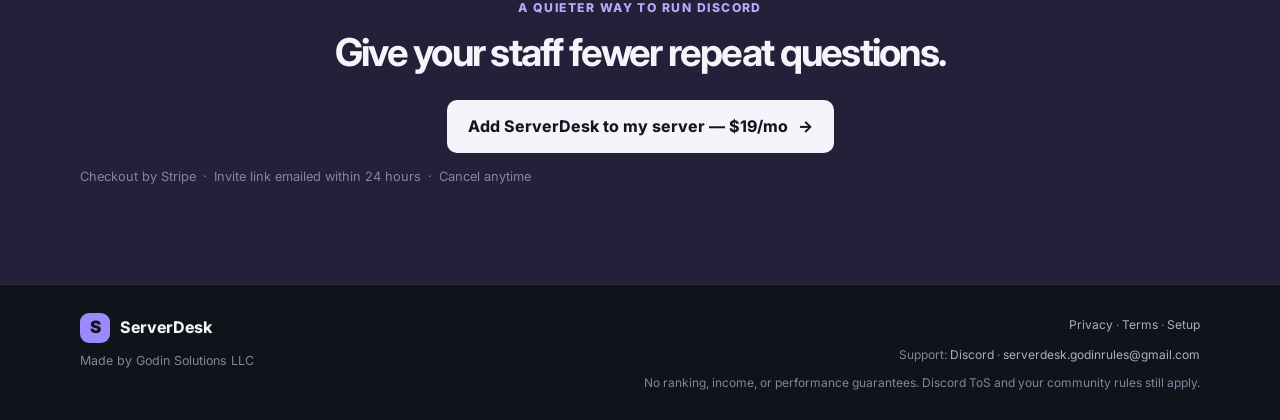
==== commit 03dfd756: "Show clean /ask proof beside FAQ hero" ====
--- a/index.html
+++ b/index.html
@@ -54,16 +54,27 @@
         </div>
 
         <figure class="product-card proof-card">
-          <img
-            class="proof-shot"
-            src="images/faq-proof.png"
-            width="800"
-            height="517"
-            alt="Discord screenshot: Carolr uses /faq and ServerDesk replies with a Getting started guide"
-            loading="eager"
-            decoding="async"
-          >
-          <figcaption class="proof-caption">Real screenshot: /faq replies with a getting‑started&nbsp;guide.</figcaption>
+          <div class="proof-pair">
+            <img
+              class="proof-shot"
+              src="images/faq-proof.png"
+              width="800"
+              height="517"
+              alt="Discord screenshot: Carolr uses /faq and ServerDesk replies with a Getting started guide"
+              loading="eager"
+              decoding="async"
+            >
+            <img
+              class="proof-shot"
+              src="images/ask-proof.png"
+              width="888"
+              height="723"
+              alt="Discord screenshot: ServerDesk routes Carolr's question about accessing Week 1 to a private staff thread"
+              loading="eager"
+              decoding="async"
+            >
+          </div>
+          <figcaption class="proof-caption">Real screenshots: /faq answers a repeat question, while /ask routes a real question to a private staff thread.</figcaption>
         </figure>
       </div>
     </section>
--- a/styles.css
+++ b/styles.css
@@ -85,12 +85,18 @@
   transform: none;
 }
 .proof-card { max-width: none; }
+.proof-pair {
+  display: grid;
+  grid-template-columns: repeat(2, minmax(0, 1fr));
+  align-items: start;
+  gap: 12px;
+}
 .proof-shot {
   display: block;
   width: 100%;
   max-width: 100%;
   height: auto;
-  border-radius: 14px;
+  border-radius: 10px;
   background: transparent;
   object-fit: contain;
 }
@@ -223,6 +229,7 @@
     font-size: .95rem;
   }
   .product-card { margin: 0; transform: none; box-shadow: 0 16px 40px rgba(0, 0, 0, .28); }
+  .proof-pair { grid-template-columns: 1fr; gap: 16px; }
   .proof-caption { margin: 10px 2px 0; }
   .fine-print { justify-content: flex-start; }
   .final-cta .fine-print { justify-content: center; }
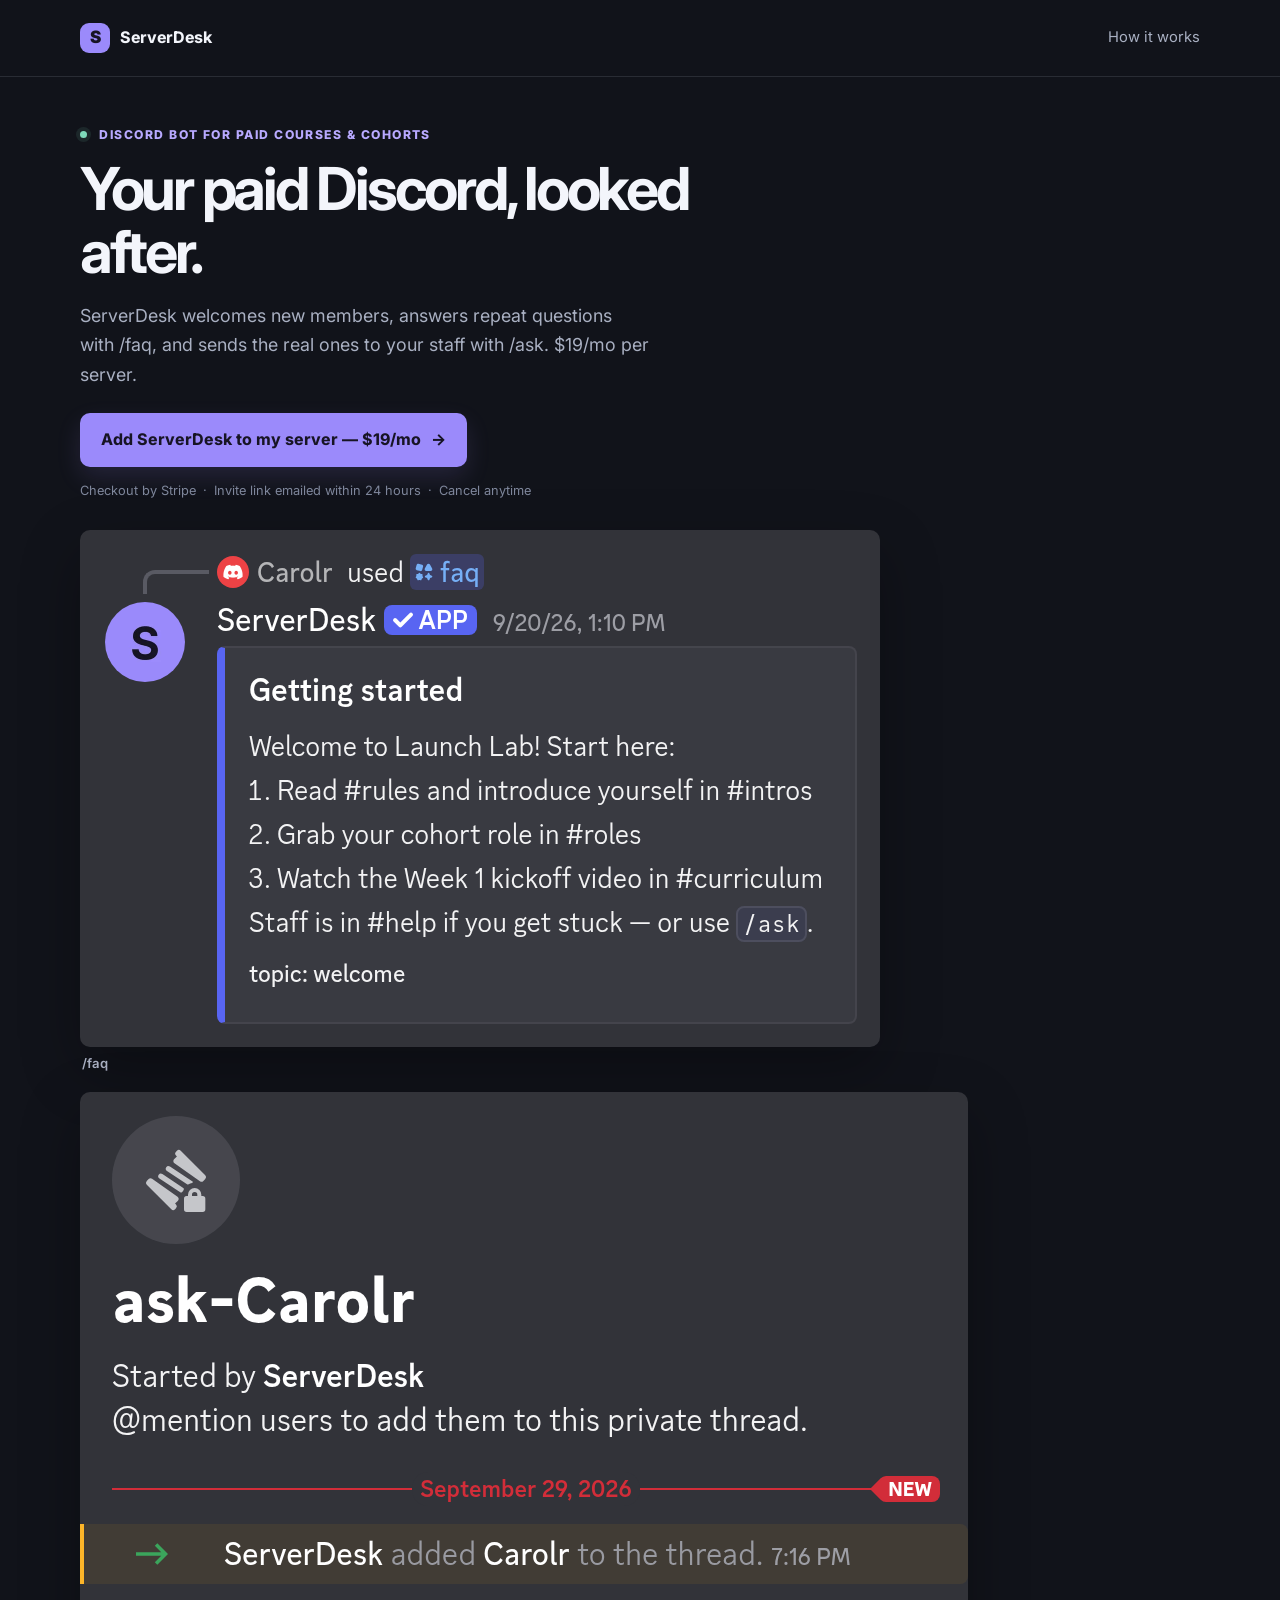
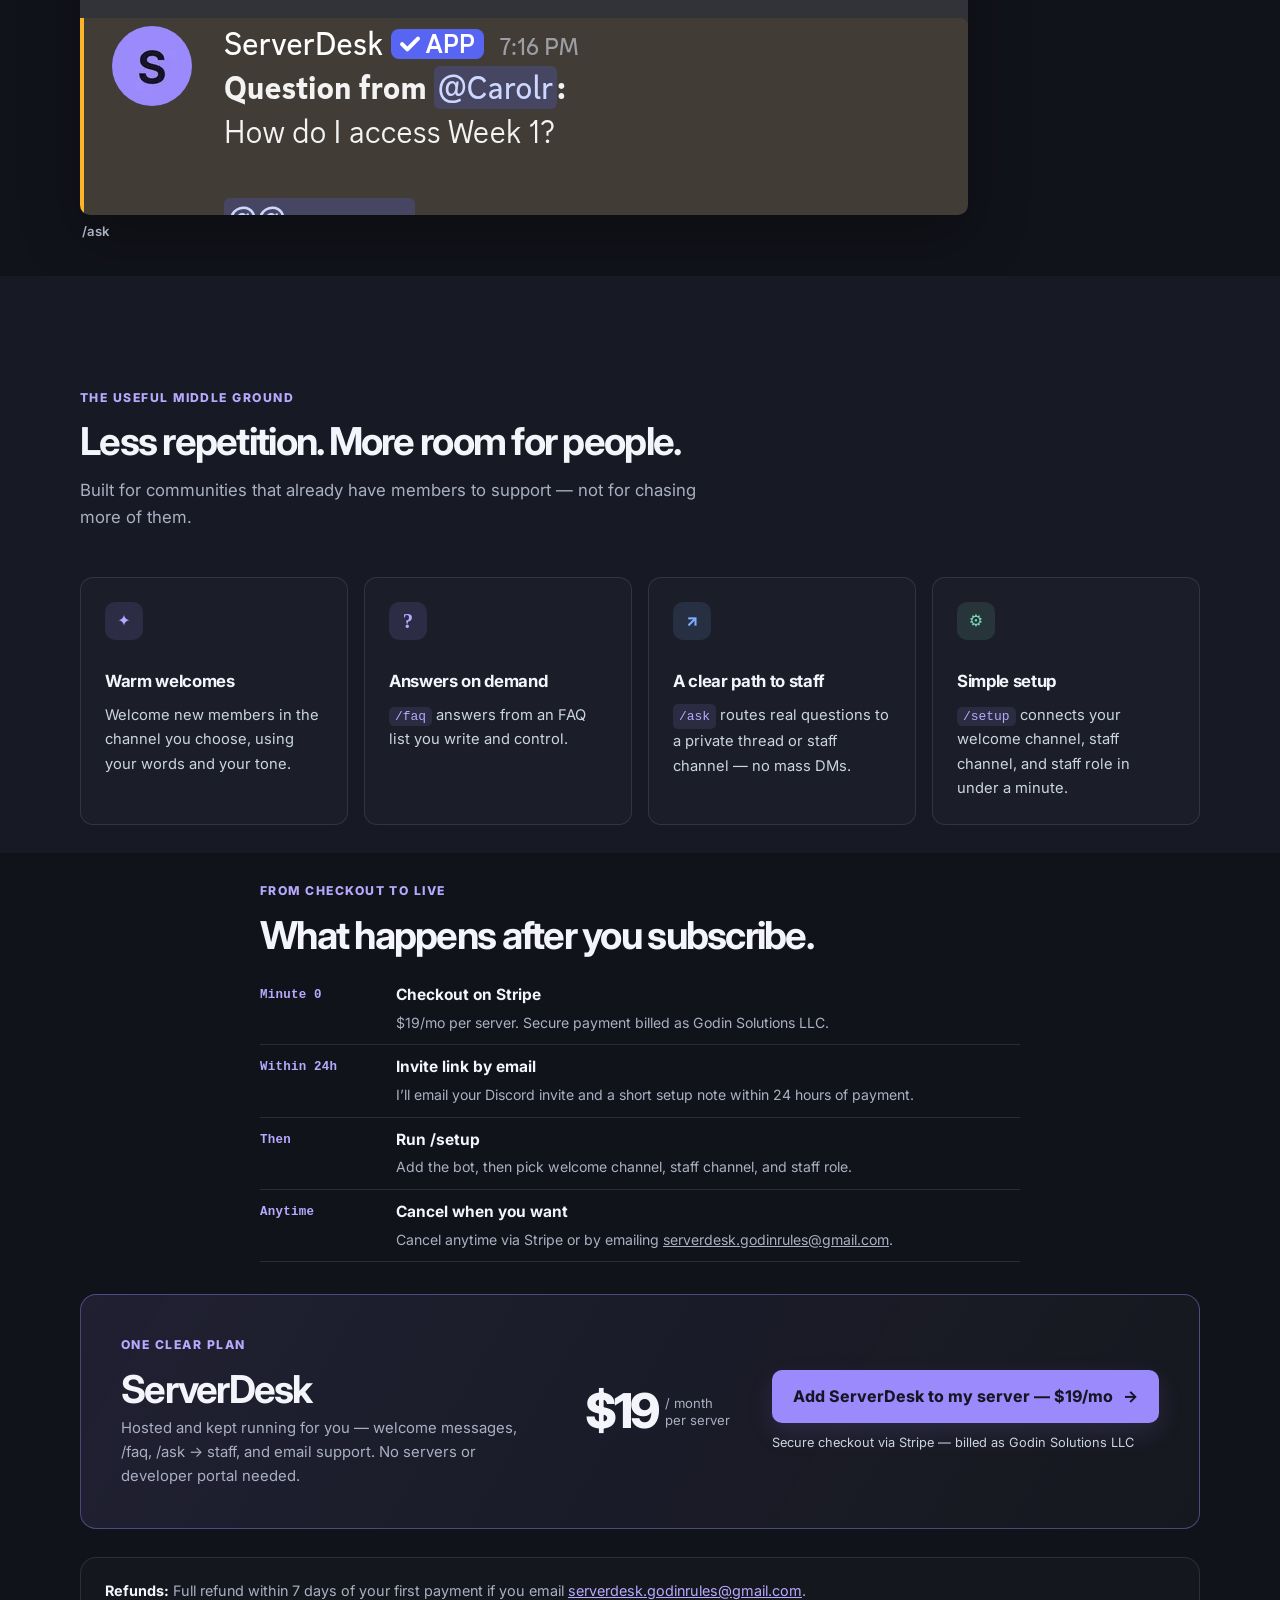
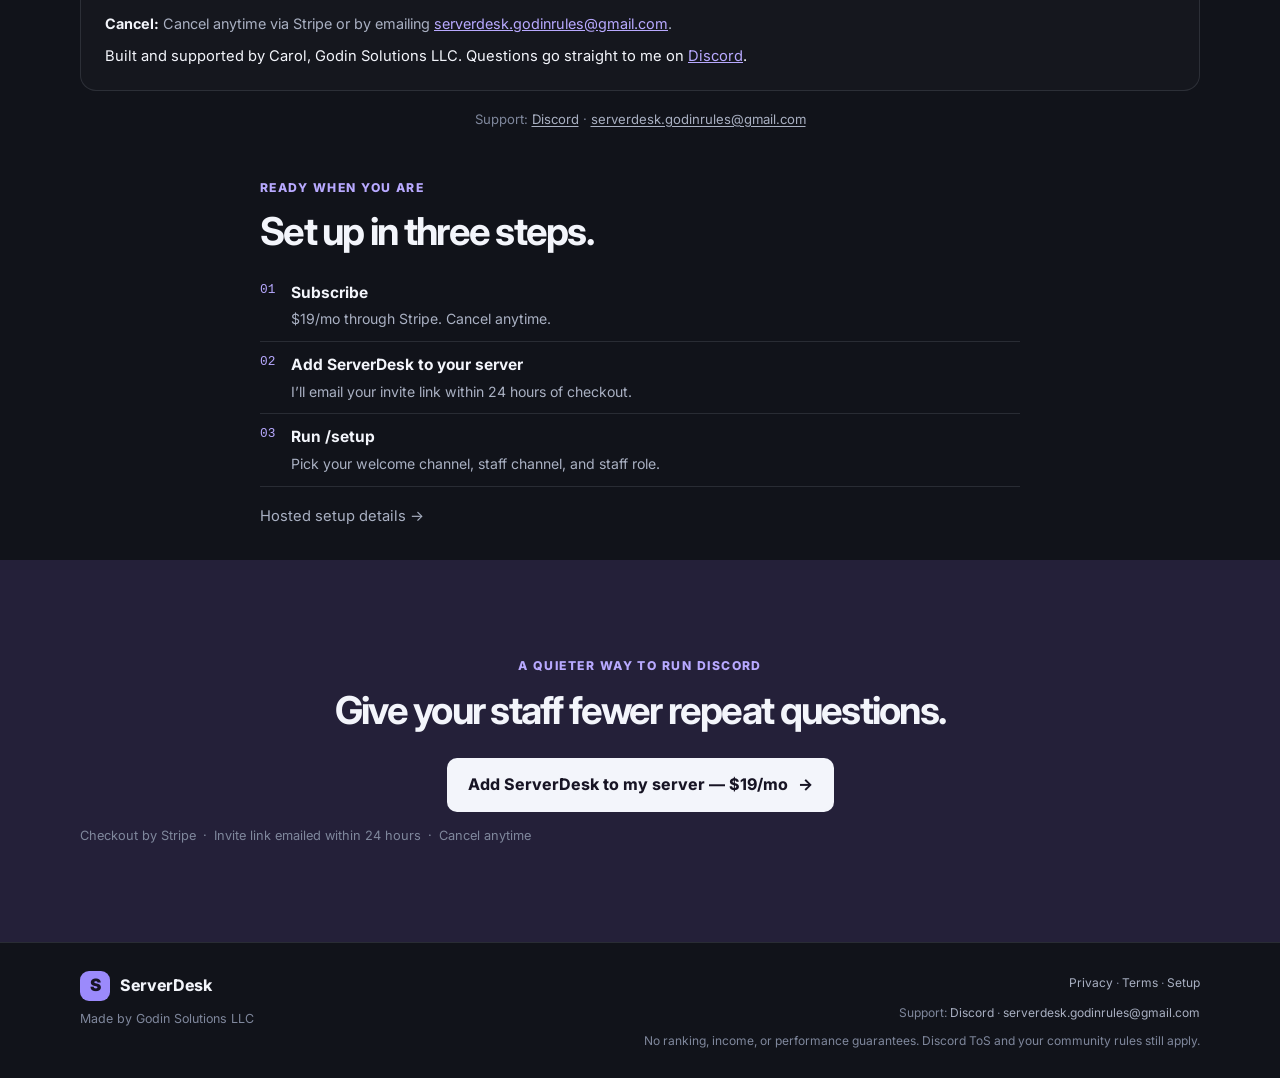
==== commit d193ea51: "Enlarge the hero proof shots and tighten the page below them. Show the real /faq and /ask screenshot" ====
--- a/index.html
+++ b/index.html
@@ -53,8 +53,8 @@
           <p class="fine-print"><span>Checkout by Stripe</span><span>Invite link emailed within 24 hours</span><span>Cancel anytime</span></p>
         </div>
 
-        <figure class="product-card proof-card">
-          <div class="proof-pair">
+        <div class="proof-pair">
+          <figure class="proof-panel">
             <img
               class="proof-shot"
               src="images/faq-proof.png"
@@ -64,6 +64,9 @@
               loading="eager"
               decoding="async"
             >
+            <figcaption class="proof-caption">/faq</figcaption>
+          </figure>
+          <figure class="proof-panel">
             <img
               class="proof-shot"
               src="images/ask-proof.png"
@@ -73,9 +76,9 @@
               loading="eager"
               decoding="async"
             >
-          </div>
-          <figcaption class="proof-caption">Real screenshots: /faq answers a repeat question, while /ask routes a real question to a private staff thread.</figcaption>
-        </figure>
+            <figcaption class="proof-caption">/ask</figcaption>
+          </figure>
+        </div>
       </div>
     </section>
 
--- a/styles.css
+++ b/styles.css
@@ -35,8 +35,8 @@
 .nav-link, .text-link { color: var(--muted); text-decoration: none; font-size: .92rem; }
 .nav-link:hover, .text-link:hover { color: var(--text); }
 
-.hero { padding: 56px 0 72px; overflow: hidden; }
-.hero-grid { display: grid; grid-template-columns: minmax(0, 1fr) minmax(400px, 1fr); align-items: center; gap: 56px; }
+.hero { padding: 48px 0 36px; overflow: hidden; }
+.hero-grid { display: grid; grid-template-columns: 1fr; align-items: start; gap: 28px; }
 .eyebrow { margin: 0 0 14px; color: var(--purple-bright); font-size: .76rem; font-weight: 800; letter-spacing: .12em; text-transform: uppercase; }
 .status-dot { display: inline-block; width: 7px; height: 7px; margin: 0 8px 1px 0; border-radius: 50%; background: var(--green); box-shadow: 0 0 0 4px rgba(126, 217, 186, .1); }
 h1, h2, h3, p { margin-top: 0; }
@@ -74,41 +74,42 @@
 .cta-full { display: inline; }
 .cta-buy { gap: 10px; text-align: center; }
 
-.product-card {
-  position: relative;
-  margin: 0;
-  padding: 0;
-  border: none;
-  border-radius: 14px;
-  background: transparent;
-  box-shadow: 0 22px 60px rgba(0, 0, 0, .28);
-  transform: none;
-}
-.proof-card { max-width: none; }
 .proof-pair {
   display: grid;
-  grid-template-columns: repeat(2, minmax(0, 1fr));
+  grid-template-columns: 1fr;
   align-items: start;
-  gap: 12px;
-}
+  justify-items: start;
+  gap: 20px;
+  width: min(100%, 888px);
+}
+.proof-panel { margin: 0; max-width: 100%; }
 .proof-shot {
   display: block;
-  width: 100%;
+  width: auto;
   max-width: 100%;
   height: auto;
   border-radius: 10px;
   background: transparent;
-  object-fit: contain;
-}
-.proof-caption { margin: 12px 2px 0; color: var(--muted); font-size: .82rem; line-height: 1.45; text-align: left; }
+  box-shadow: 0 22px 60px rgba(0, 0, 0, .28);
+}
+.proof-caption {
+  margin: 8px 2px 0;
+  color: var(--muted);
+  font-size: .82rem;
+  font-weight: 600;
+  letter-spacing: .01em;
+  line-height: 1.3;
+  text-align: left;
+}
 
 .section { padding: 112px 0; }
+#how-it-works.section { padding-bottom: 28px; }
 .section-soft { background: var(--bg-soft); }
 .section-heading { max-width: 650px; margin-bottom: 46px; }
 .section-heading > p:last-child, .section-intro { color: var(--muted); font-size: 1.05rem; }
 .feature-grid { display: grid; grid-template-columns: repeat(4, 1fr); gap: 16px; }
 .feature-card { padding: 24px; border: 1px solid var(--line); border-radius: 13px; background: rgba(255, 255, 255, .018); }
-.feature-card p { margin-bottom: 0; color: var(--muted); font-size: .92rem; line-height: 1.65; }
+.feature-card p { margin-bottom: 0; color: #cbd5e1; font-size: .92rem; line-height: 1.65; }
 .icon { display: grid; place-items: center; width: 38px; height: 38px; margin-bottom: 28px; border-radius: 10px; background: rgba(155, 138, 251, .13); color: var(--purple-bright); font-weight: 800; }
 .icon-faq { font-family: Georgia, serif; font-size: 1.3rem; }
 .icon-ask { color: var(--blue); background: rgba(126, 172, 255, .12); }
@@ -118,12 +119,12 @@
 
 /* Checkout timeline */
 .timeline { margin: 0; padding: 0; list-style: none; }
-.timeline li { display: grid; grid-template-columns: 120px 1fr; gap: 22px; padding: 20px 0; border-bottom: 1px solid var(--line); align-items: start; }
+.timeline li { display: grid; grid-template-columns: 120px 1fr; gap: 16px; padding: 10px 0; border-bottom: 1px solid var(--line); align-items: start; }
 .timeline-when { color: var(--purple-bright); font-family: ui-monospace, monospace; font-size: .78rem; font-weight: 700; letter-spacing: .02em; padding-top: 3px; }
 .timeline strong { display: block; font-size: .97rem; margin-bottom: 4px; }
 .timeline p { margin: 0; color: var(--muted); font-size: .88rem; }
 
-.pricing-section { padding-top: 0; }
+.pricing-section { padding-top: 0; padding-bottom: 28px; }
 .pricing-card { display: grid; grid-template-columns: 1fr auto auto; align-items: center; gap: 42px; padding: 40px; border: 1px solid rgba(155, 138, 251, .4); border-radius: 16px; background: linear-gradient(120deg, rgba(155, 138, 251, .11), rgba(255, 255, 255, .025)); }
 .pricing-card h2 { margin-bottom: 8px; }
 .pricing-description { margin: 0; color: var(--muted); font-size: .93rem; }
@@ -131,7 +132,8 @@
 .price { font-size: 3rem; font-weight: 800; letter-spacing: -.06em; }
 .per { color: var(--muted); font-size: .82rem; line-height: 1.3; }
 .pricing-cta { display: flex; flex-direction: column; align-items: flex-start; gap: 0; }
-.pricing-cta .fine-print { margin-top: 10px; max-width: none; }
+.pricing-cta .fine-print { margin-top: 10px; max-width: none; color: #cbd5e1; }
+.pricing-cta .fine-print > span:not(:last-child)::after { color: #cbd5e1; }
 .policy-block { margin-top: 28px; padding: 22px 24px; border: 1px solid var(--line); border-radius: 16px; background: rgba(255,255,255,.02); }
 .policy-block p { margin: 0 0 10px; color: var(--muted); font-size: .9rem; line-height: 1.55; }
 .policy-block p:last-child { margin-bottom: 0; }
@@ -142,9 +144,12 @@
 .support-line a { color: var(--muted); text-decoration: underline; text-underline-offset: 2px; }
 .support-line a:hover { color: var(--text); }
 
-.getting-started { padding-top: 40px; }
-.steps { margin: 0 0 30px; padding: 0; list-style: none; }
-.steps li { display: flex; gap: 22px; padding: 19px 0; border-bottom: 1px solid var(--line); }
+.getting-started { padding: 20px 0 32px; }
+#timeline.section { padding: 28px 0 32px; }
+#timeline .section-heading,
+#get-started .section-heading { margin-bottom: 18px; }
+.steps { margin: 0 0 16px; padding: 0; list-style: none; }
+.steps li { display: flex; gap: 16px; padding: 10px 0; border-bottom: 1px solid var(--line); }
 .steps li > span { color: var(--purple-bright); font-family: ui-monospace, monospace; font-size: .8rem; }
 .steps strong { font-size: .97rem; }
 .steps p { margin: 3px 0 0; color: var(--muted); font-size: .88rem; }
@@ -202,7 +207,7 @@
 .setup-buy { margin: 24px 0 8px; }
 
 @media (max-width: 900px) {
-  .hero-grid { gap: 40px; grid-template-columns: minmax(0, 1fr) minmax(320px, 1fr); }
+  .hero-grid { gap: 24px; }
   .feature-grid { grid-template-columns: repeat(2, 1fr); }
   .pricing-card { grid-template-columns: 1fr auto; }
   .pricing-card .pricing-cta { grid-column: 1 / -1; }
@@ -212,9 +217,9 @@
   .container { width: min(100% - 32px, var(--max-width)); }
   .nav-wrap { min-height: 66px; }
   .nav-link { display: none; }
-  .hero { padding: 40px 0 56px; }
-  .hero-grid { display: block; }
-  .hero-copy { margin-bottom: 36px; }
+  .hero { padding: 36px 0 28px; }
+  .hero-grid { gap: 22px; }
+  .hero-copy { margin-bottom: 0; }
   h1 { font-size: clamp(2.1rem, 11vw, 3rem); }
   .lede { font-size: 1.02rem; margin-bottom: 20px; }
   .hero-actions { align-items: stretch; flex-direction: column; gap: 14px; }
@@ -228,9 +233,9 @@
     white-space: nowrap;
     font-size: .95rem;
   }
-  .product-card { margin: 0; transform: none; box-shadow: 0 16px 40px rgba(0, 0, 0, .28); }
-  .proof-pair { grid-template-columns: 1fr; gap: 16px; }
-  .proof-caption { margin: 10px 2px 0; }
+  .proof-shot { box-shadow: 0 16px 40px rgba(0, 0, 0, .28); }
+  .proof-pair { gap: 16px; }
+  .proof-caption { margin: 6px 2px 0; }
   .fine-print { justify-content: flex-start; }
   .final-cta .fine-print { justify-content: center; }
   .pricing-cta .fine-print { white-space: normal; }
@@ -240,12 +245,14 @@
   .feature-card { padding: 22px; }
   .icon { margin-bottom: 20px; }
   .timeline li { grid-template-columns: 1fr; gap: 6px; }
-  .pricing-section { padding-top: 0; }
+  #how-it-works.section { padding-bottom: 24px; }
+  .pricing-section { padding-top: 0; padding-bottom: 20px; }
   .pricing-card { grid-template-columns: 1fr; gap: 20px; padding: 28px; }
   .pricing-card .pricing-cta { grid-column: auto; width: 100%; }
   .pricing-cta .button { width: 100%; }
   .price { font-size: 2.7rem; }
-  .getting-started { padding-top: 28px; }
+  #timeline.section { padding: 24px 0 20px; }
+  .getting-started { padding: 12px 0 24px; }
   .final-cta { padding: 76px 0; }
   .final-cta .cta-buy { width: min(100%, 360px); }
   .footer-wrap { align-items: flex-start; flex-direction: column; justify-content: center; gap: 18px; padding: 8px 0; }
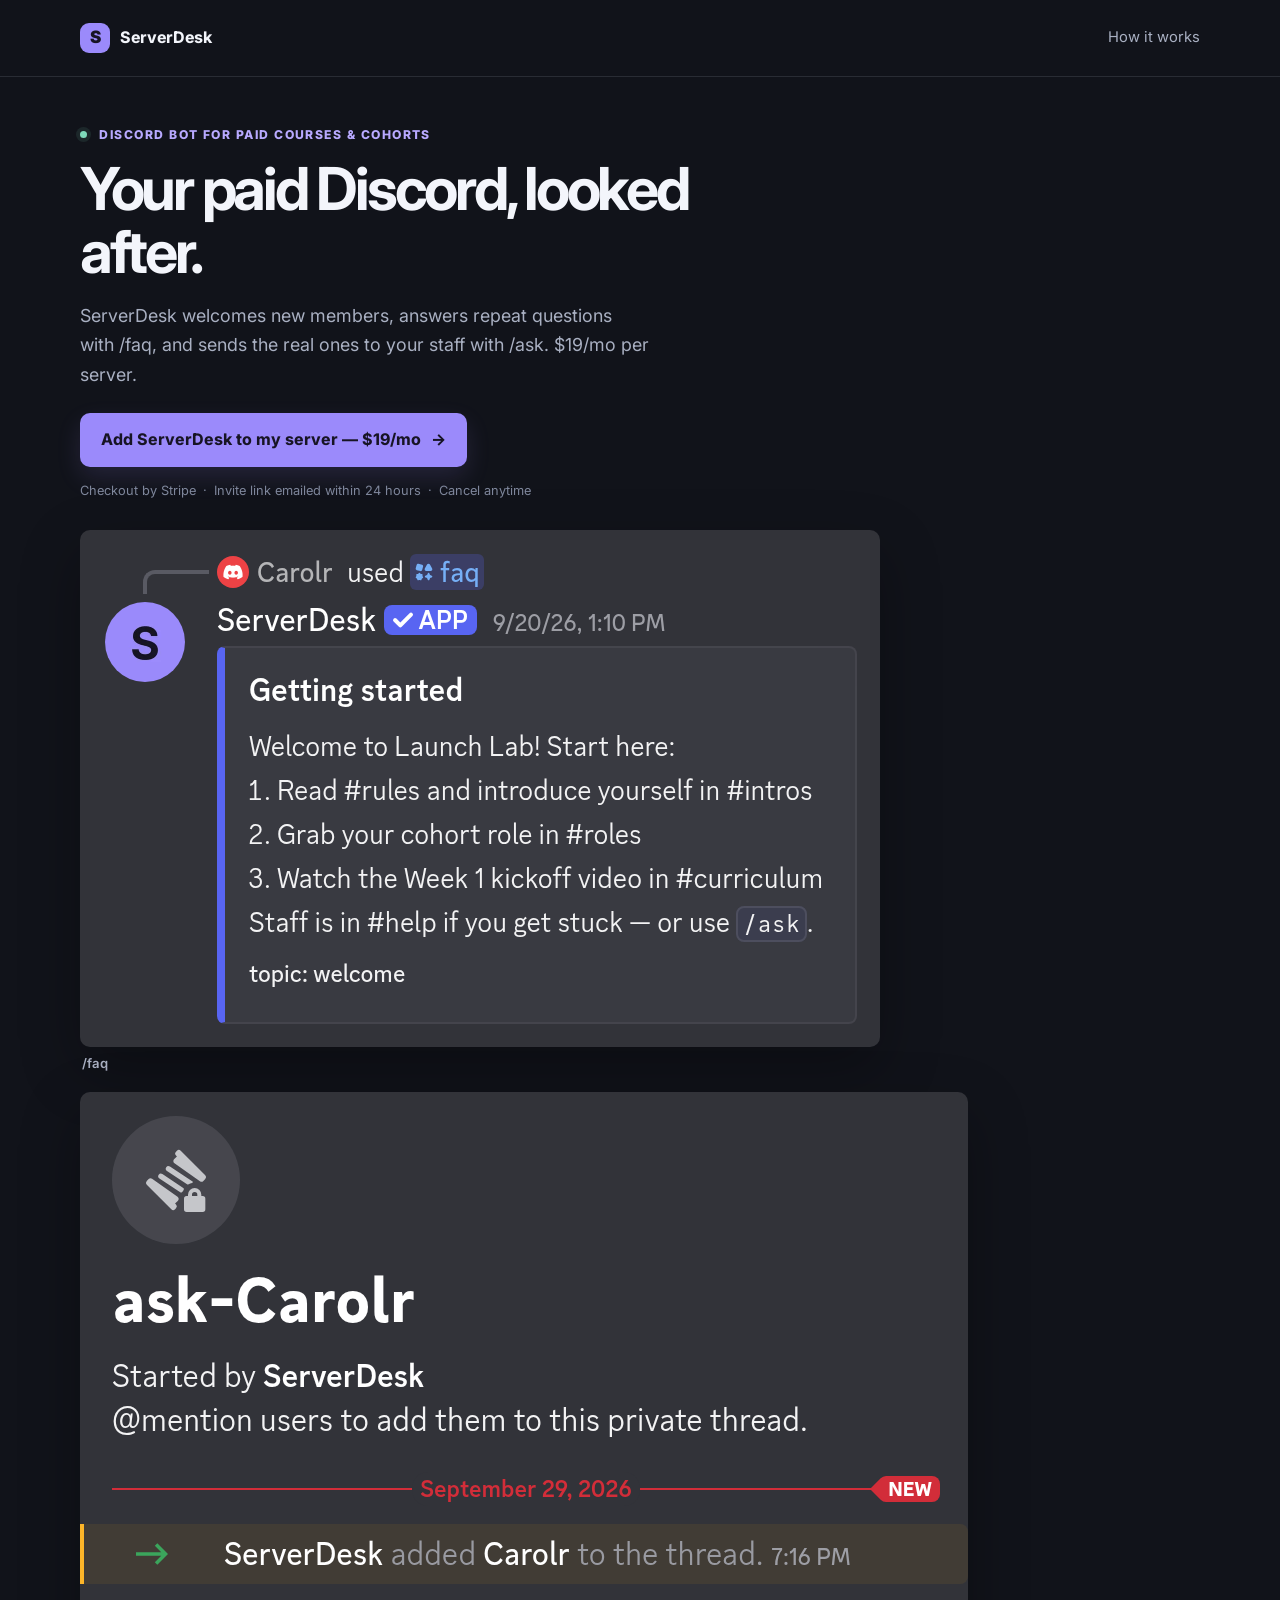
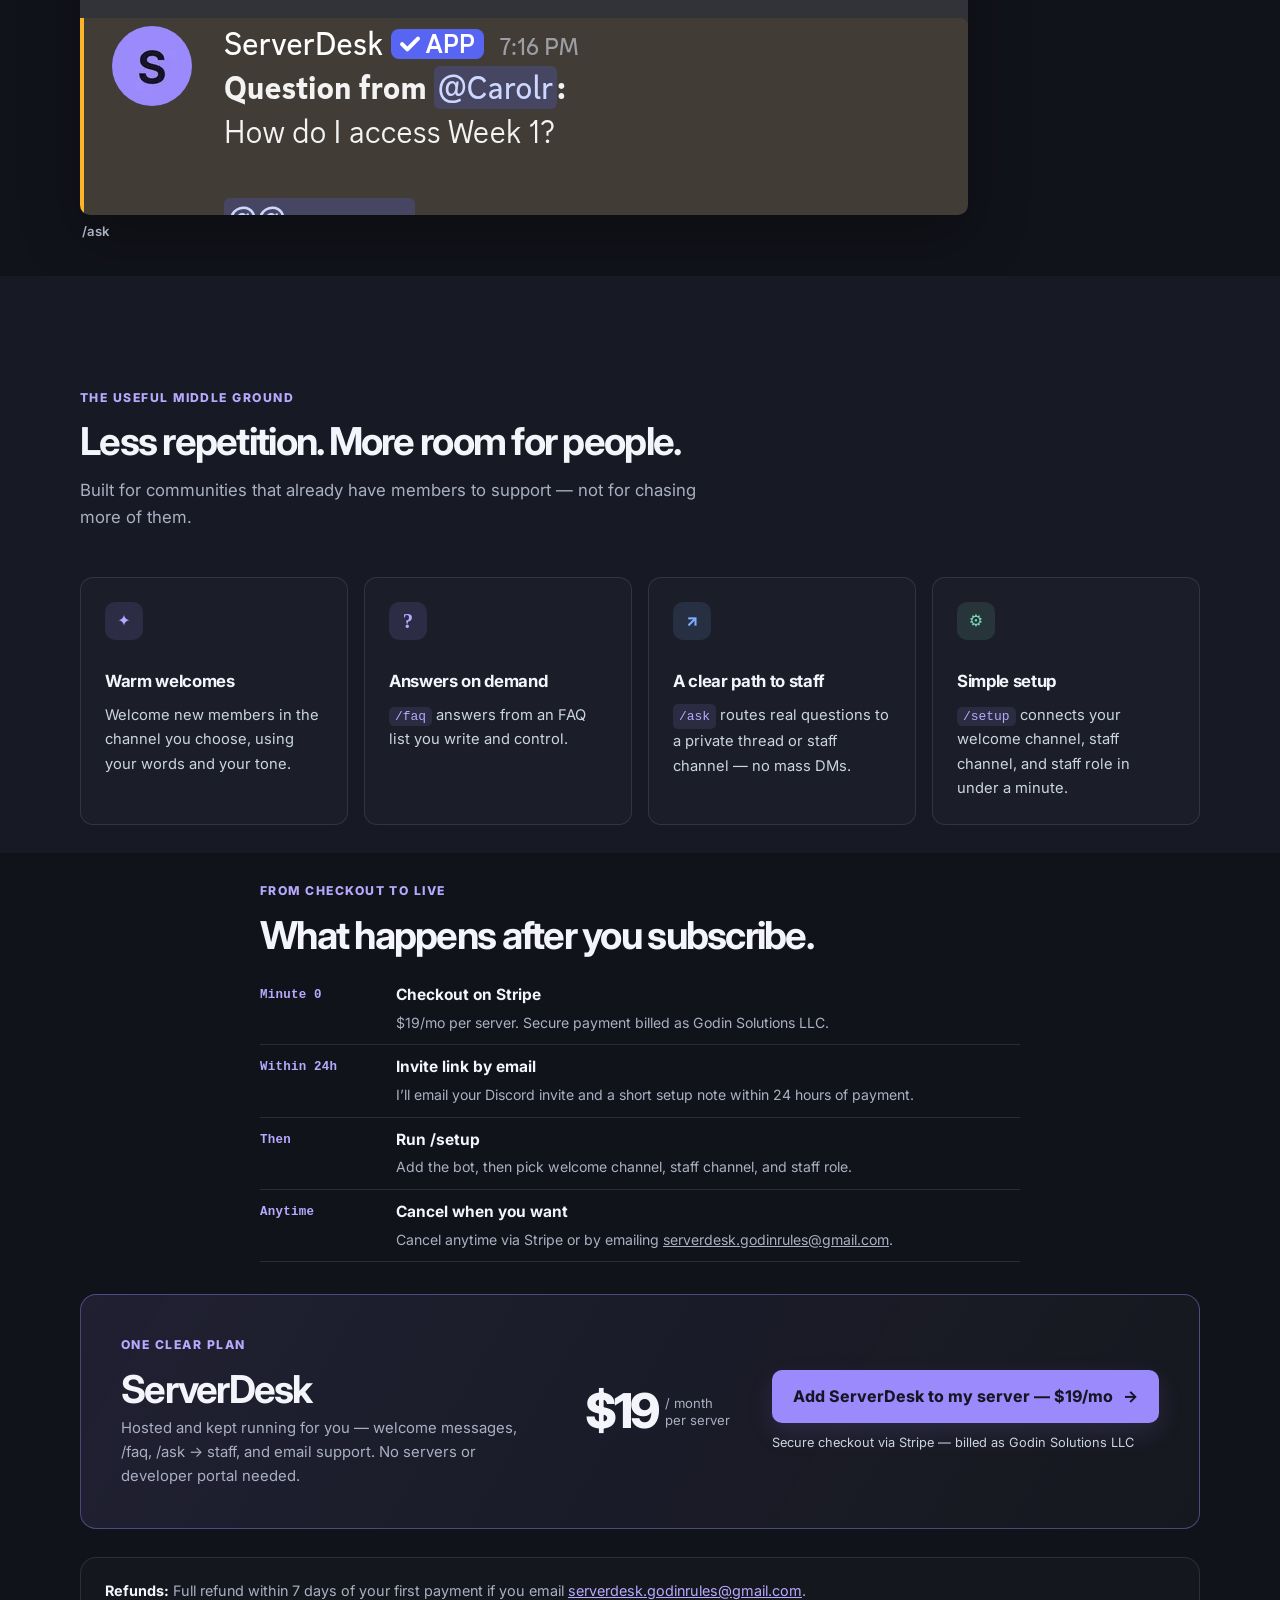
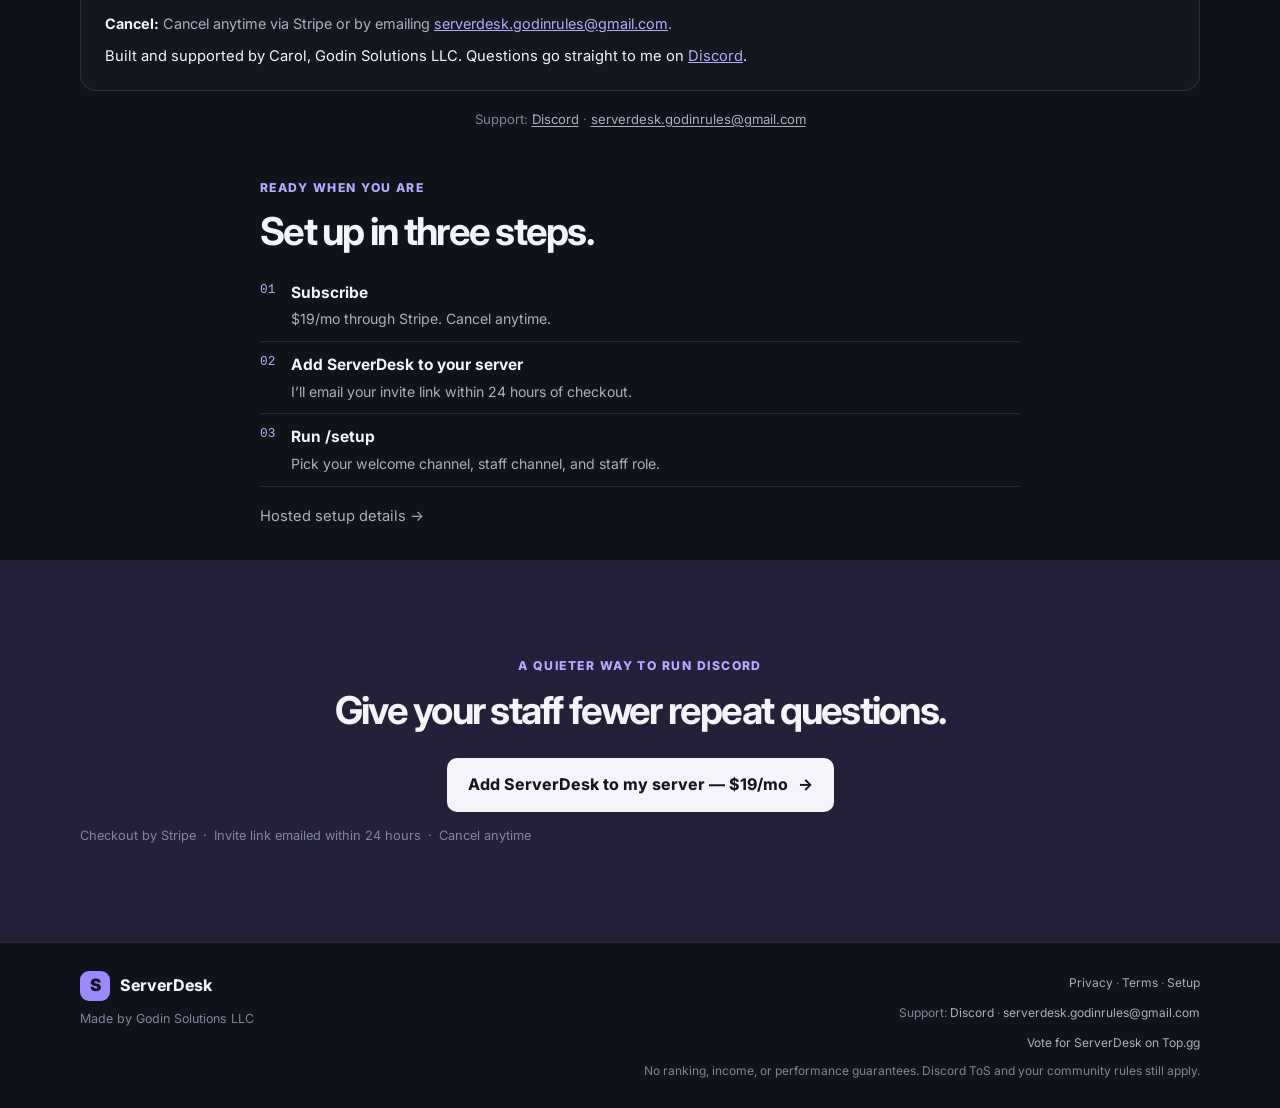
==== commit 20035b42: "Add a Top.gg vote link under the footer support line. Co-authored-by: carolrnh <carolrnh@users.norep" ====
--- a/index.html
+++ b/index.html
@@ -216,6 +216,7 @@
       <div class="footer-meta">
         <p class="footer-links"><a href="/privacy">Privacy</a> · <a href="/terms">Terms</a> · <a href="/setup">Setup</a></p>
         <p class="footer-support">Support: <a href="https://discord.gg/J2VJwsP5QP">Discord</a> · <a href="mailto:serverdesk.godinrules@gmail.com">serverdesk.godinrules@gmail.com</a></p>
+        <p class="footer-support"><a href="https://top.gg/bot/1551269610358185994/vote" target="_blank" rel="noopener">Vote for ServerDesk on Top.gg</a></p>
         <p class="footer-note">No ranking, income, or performance guarantees. Discord ToS and your community rules still apply.</p>
       </div>
     </div>
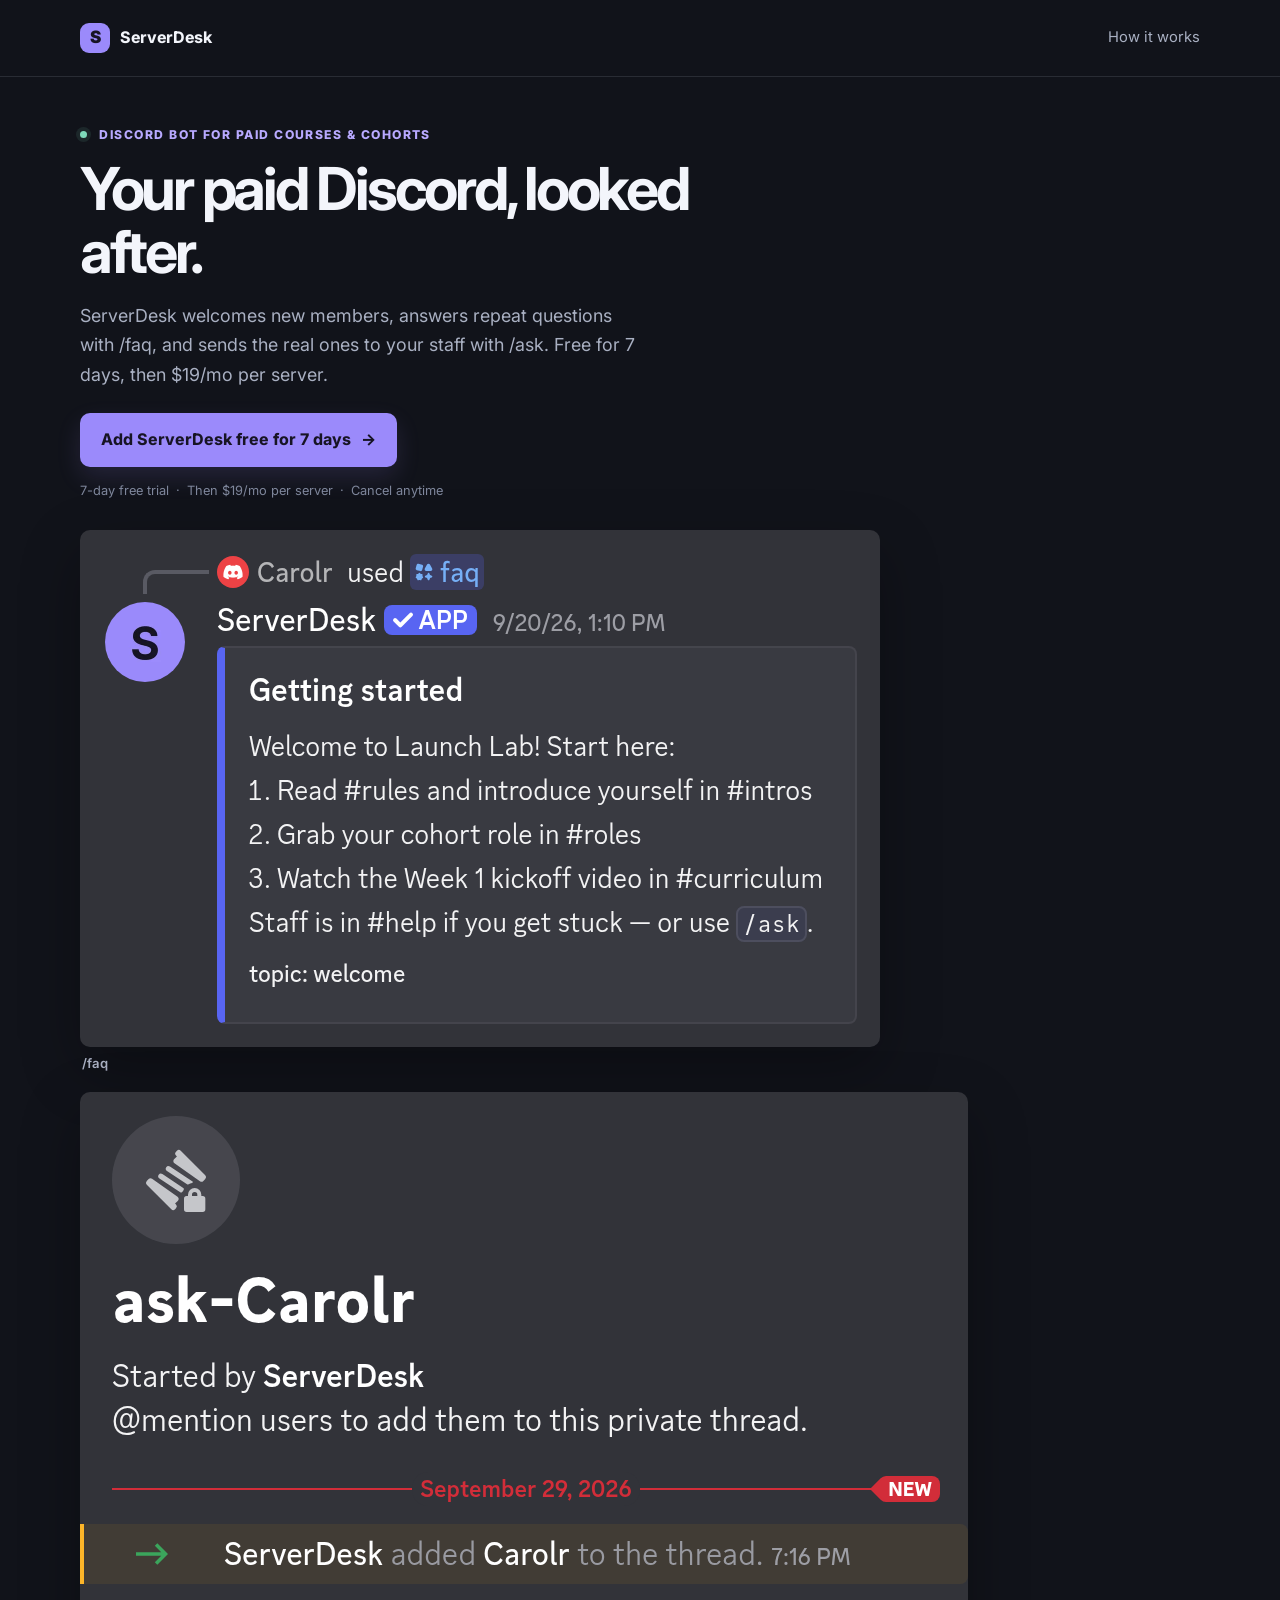
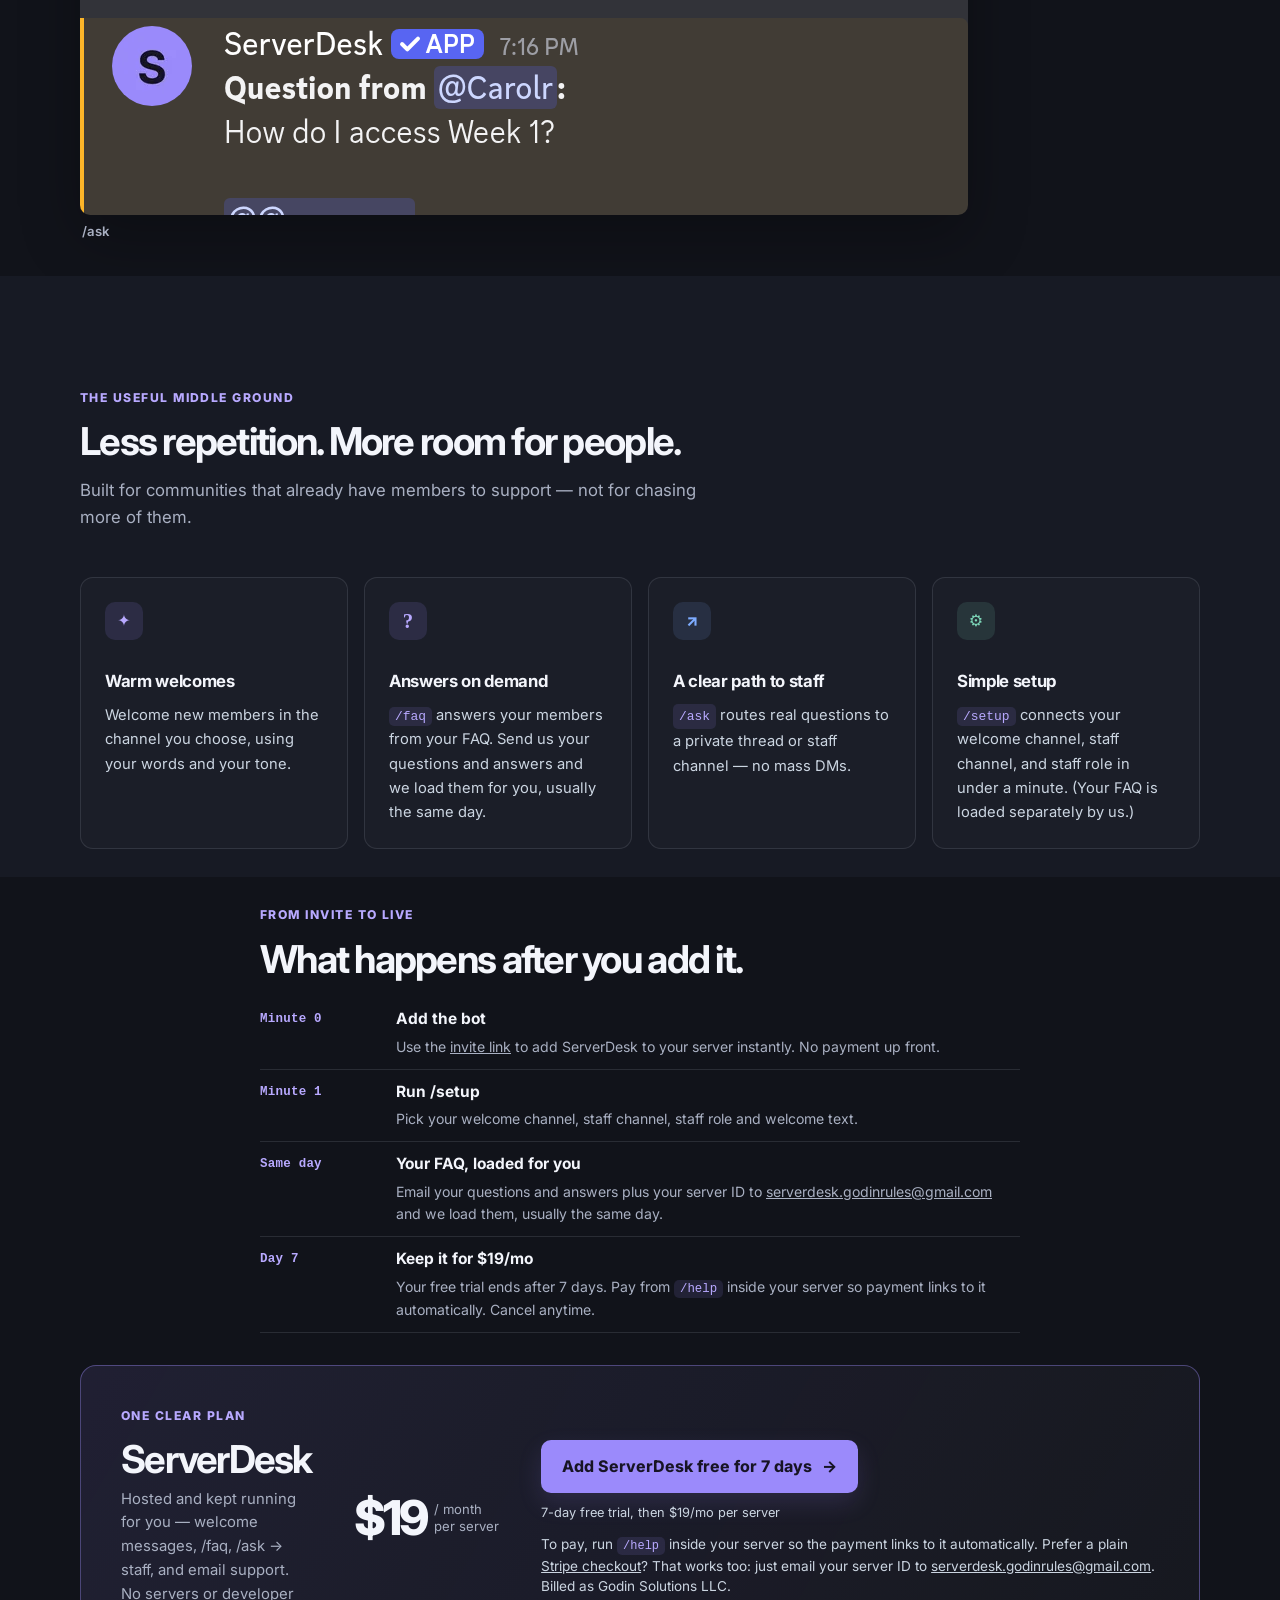
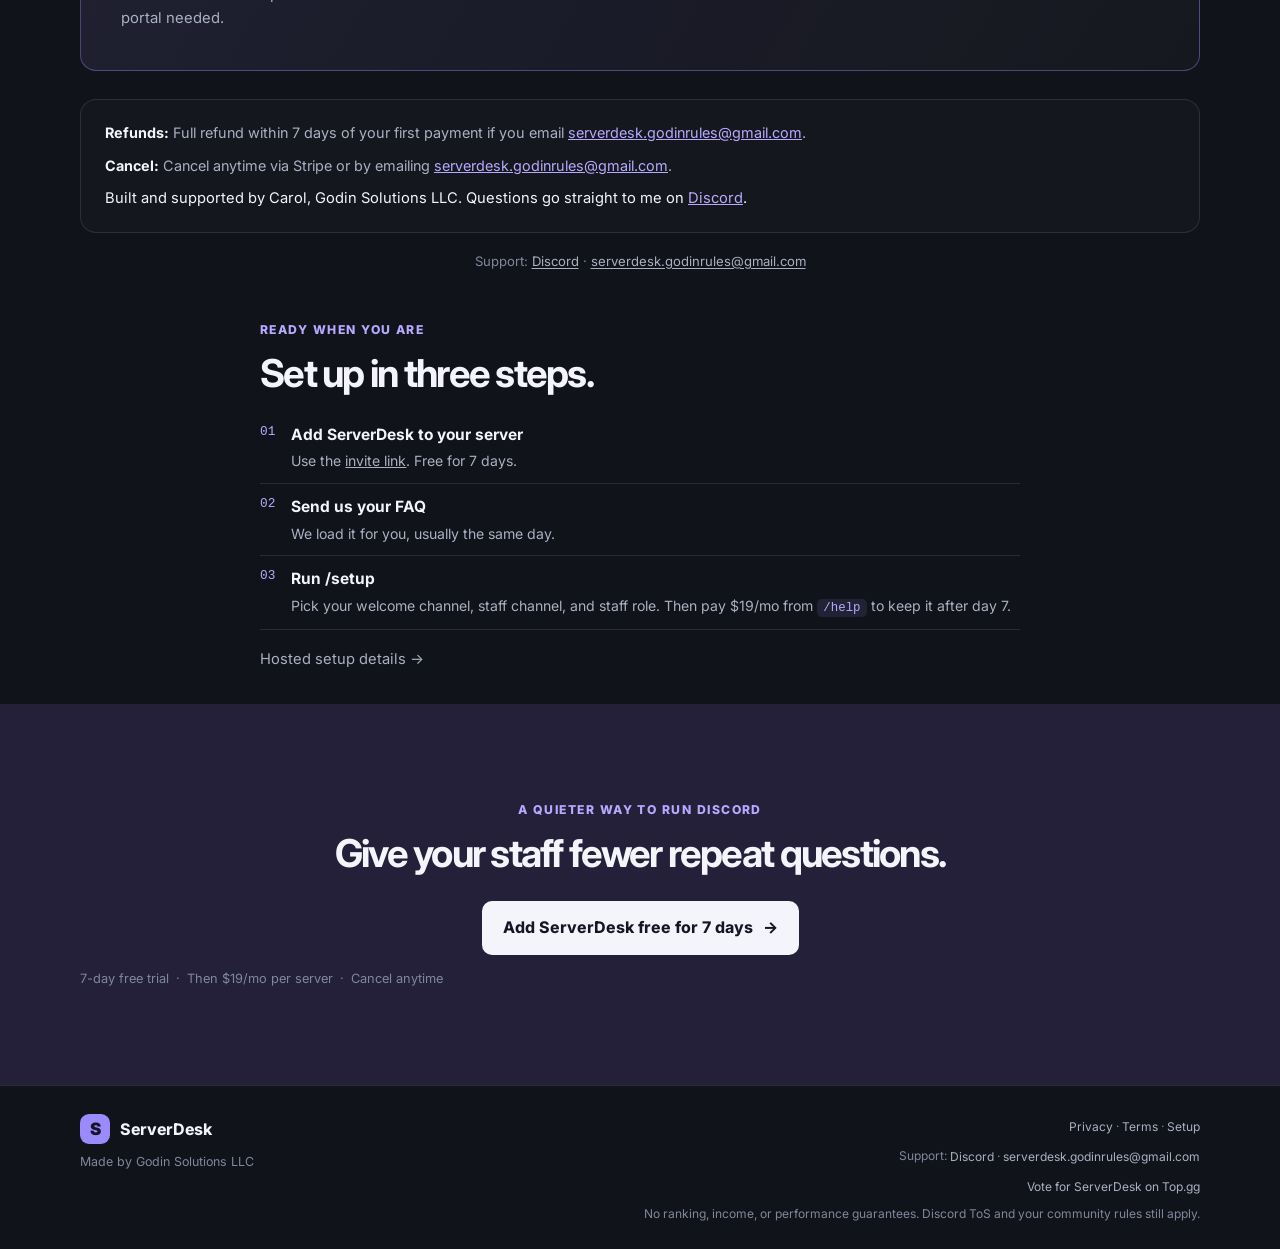
==== commit ccd40203: "Landing: 7-day trial, invite-first CTA, honest FAQ loading, pay from /help; fix mobile fine print wr" ====
--- a/index.html
+++ b/index.html
@@ -3,19 +3,19 @@
 <head>
   <meta charset="utf-8">
   <meta name="viewport" content="width=device-width, initial-scale=1">
-  <meta name="description" content="ServerDesk welcomes new members, answers repeat questions with /faq, and sends the real ones to your staff with /ask. $19/mo per Discord server.">
+  <meta name="description" content="ServerDesk welcomes new members, answers repeat questions with /faq, and sends the real ones to your staff with /ask. 7-day free trial, then $19/mo per Discord server.">
   <title>ServerDesk — Discord bot for paid courses &amp; cohorts</title>
   <link rel="canonical" href="https://serverdesk-landing.onrender.com/">
   <meta property="og:type" content="website">
   <meta property="og:url" content="https://serverdesk-landing.onrender.com/">
   <meta property="og:title" content="ServerDesk — Discord bot for paid courses &amp; cohorts">
-  <meta property="og:description" content="Welcome new members, answer /faq, and route /ask to staff. Hosted Discord utility for paid courses &amp; cohorts — $19/mo per server.">
+  <meta property="og:description" content="Welcome new members, answer /faq, and route /ask to staff. Hosted Discord utility for paid courses &amp; cohorts — 7-day free trial, then $19/mo per server.">
   <meta property="og:image" content="https://serverdesk-landing.onrender.com/images/og.png">
   <meta property="og:image:width" content="1200">
   <meta property="og:image:height" content="630">
   <meta name="twitter:card" content="summary_large_image">
   <meta name="twitter:title" content="ServerDesk — Discord bot for paid courses &amp; cohorts">
-  <meta name="twitter:description" content="Welcome new members, answer /faq, and route /ask to staff. $19/mo per server.">
+  <meta name="twitter:description" content="Welcome new members, answer /faq, and route /ask to staff. 7-day free trial, then $19/mo per server.">
   <meta name="twitter:image" content="https://serverdesk-landing.onrender.com/images/og.png">
   <link rel="icon" href="/favicon.ico" sizes="any">
   <link rel="icon" href="/favicon.svg" type="image/svg+xml">
@@ -42,15 +42,15 @@
         <div class="hero-copy">
           <p class="eyebrow"><span class="status-dot" aria-hidden="true"></span> Discord bot for paid courses &amp; cohorts</p>
           <h1>Your paid Discord, looked after.</h1>
-          <p class="lede">ServerDesk welcomes new members, answers repeat questions with /faq, and sends the real ones to your staff with /ask. $19/mo per server.</p>
+          <p class="lede">ServerDesk welcomes new members, answers repeat questions with /faq, and sends the real ones to your staff with /ask. Free for 7 days, then $19/mo per server.</p>
           <div class="hero-actions">
-            <a class="button button-primary cta-buy" href="https://buy.stripe.com/4gMfZj4Or4Nw73I1R053O01">
-              <span class="cta-full">Add ServerDesk to my server — $19/mo</span>
-              <span class="cta-short">Add to my server — $19/mo</span>
+            <a class="button button-primary cta-buy" href="https://discord.com/oauth2/authorize?client_id=1551269610358185994&amp;permissions=377957141504&amp;integration_type=0&amp;scope=bot+applications.commands">
+              <span class="cta-full">Add ServerDesk free for 7 days</span>
+              <span class="cta-short">Add free for 7 days</span>
               <span aria-hidden="true">→</span>
             </a>
           </div>
-          <p class="fine-print"><span>Checkout by Stripe</span><span>Invite link emailed within 24 hours</span><span>Cancel anytime</span></p>
+          <p class="fine-print"><span>7-day free trial</span><span>Then $19/mo per server</span><span>Cancel anytime</span></p>
         </div>
 
         <div class="proof-pair">
@@ -98,7 +98,7 @@
           <article class="feature-card">
             <div class="icon icon-faq" aria-hidden="true">?</div>
             <h3>Answers on demand</h3>
-            <p><code>/faq</code> answers from an FAQ list you write and control.</p>
+            <p><code>/faq</code> answers your members from your FAQ. Send us your questions and answers and we load them for you, usually the same day.</p>
           </article>
           <article class="feature-card">
             <div class="icon icon-ask" aria-hidden="true">↗</div>
@@ -108,7 +108,7 @@
           <article class="feature-card">
             <div class="icon icon-setup" aria-hidden="true">⚙</div>
             <h3>Simple setup</h3>
-            <p><code>/setup</code> connects your welcome channel, staff channel, and staff role in under a minute.</p>
+            <p><code>/setup</code> connects your welcome channel, staff channel, and staff role in under a minute. (Your FAQ is loaded separately by us.)</p>
           </article>
         </div>
       </div>
@@ -117,36 +117,36 @@
     <section class="section" id="timeline">
       <div class="container narrow">
         <div class="section-heading">
-          <p class="eyebrow">From checkout to live</p>
-          <h2>What happens after you subscribe.</h2>
+          <p class="eyebrow">From invite to live</p>
+          <h2>What happens after you add it.</h2>
         </div>
         <ol class="timeline">
           <li>
             <span class="timeline-when">Minute 0</span>
             <div>
-              <strong>Checkout on Stripe</strong>
-              <p>$19/mo per server. Secure payment billed as Godin Solutions LLC.</p>
-            </div>
-          </li>
-          <li>
-            <span class="timeline-when">Within 24h</span>
-            <div>
-              <strong>Invite link by email</strong>
-              <p>I’ll email your Discord invite and a short setup note within 24 hours of payment.</p>
-            </div>
-          </li>
-          <li>
-            <span class="timeline-when">Then</span>
+              <strong>Add the bot</strong>
+              <p>Use the <a href="https://discord.com/oauth2/authorize?client_id=1551269610358185994&amp;permissions=377957141504&amp;integration_type=0&amp;scope=bot+applications.commands">invite link</a> to add ServerDesk to your server instantly. No payment up front.</p>
+            </div>
+          </li>
+          <li>
+            <span class="timeline-when">Minute 1</span>
             <div>
               <strong>Run /setup</strong>
-              <p>Add the bot, then pick welcome channel, staff channel, and staff role.</p>
-            </div>
-          </li>
-          <li>
-            <span class="timeline-when">Anytime</span>
-            <div>
-              <strong>Cancel when you want</strong>
-              <p>Cancel anytime via Stripe or by emailing <a href="mailto:serverdesk.godinrules@gmail.com">serverdesk.godinrules@gmail.com</a>.</p>
+              <p>Pick your welcome channel, staff channel, staff role and welcome text.</p>
+            </div>
+          </li>
+          <li>
+            <span class="timeline-when">Same day</span>
+            <div>
+              <strong>Your FAQ, loaded for you</strong>
+              <p>Email your questions and answers plus your server ID to <a href="mailto:serverdesk.godinrules@gmail.com">serverdesk.godinrules@gmail.com</a> and we load them, usually the same day.</p>
+            </div>
+          </li>
+          <li>
+            <span class="timeline-when">Day 7</span>
+            <div>
+              <strong>Keep it for $19/mo</strong>
+              <p>Your free trial ends after 7 days. Pay from <code>/help</code> inside your server so payment links to it automatically. Cancel anytime.</p>
             </div>
           </li>
         </ol>
@@ -162,12 +162,13 @@
         </div>
         <div class="price-block"><span class="price">$19</span><span class="per">/ month<br>per server</span></div>
         <div class="pricing-cta">
-          <a class="button button-primary cta-buy" href="https://buy.stripe.com/4gMfZj4Or4Nw73I1R053O01">
-            <span class="cta-full">Add ServerDesk to my server — $19/mo</span>
-            <span class="cta-short">Add to my server — $19/mo</span>
+          <a class="button button-primary cta-buy" href="https://discord.com/oauth2/authorize?client_id=1551269610358185994&amp;permissions=377957141504&amp;integration_type=0&amp;scope=bot+applications.commands">
+              <span class="cta-full">Add ServerDesk free for 7 days</span>
+              <span class="cta-short">Add free for 7 days</span>
             <span aria-hidden="true">→</span>
           </a>
-          <p class="fine-print"><span>Secure checkout via Stripe — billed as Godin Solutions LLC</span></p>
+          <p class="fine-print"><span>7-day free trial, then $19/mo per server</span></p>
+          <p class="pricing-pay">To pay, run <code>/help</code> inside your server so the payment links to it automatically. Prefer a plain <a href="https://buy.stripe.com/4gMfZj4Or4Nw73I1R053O01">Stripe checkout</a>? That works too: just email your server ID to <a href="mailto:serverdesk.godinrules@gmail.com">serverdesk.godinrules@gmail.com</a>. Billed as Godin Solutions LLC.</p>
         </div>
       </div>
       <div class="container policy-block">
@@ -185,9 +186,9 @@
           <h2>Set up in three steps.</h2>
         </div>
         <ol class="steps">
-          <li><span>01</span><div><strong>Subscribe</strong><p>$19/mo through Stripe. Cancel anytime.</p></div></li>
-          <li><span>02</span><div><strong>Add ServerDesk to your server</strong><p>I’ll email your invite link within 24 hours of checkout.</p></div></li>
-          <li><span>03</span><div><strong>Run /setup</strong><p>Pick your welcome channel, staff channel, and staff role.</p></div></li>
+          <li><span>01</span><div><strong>Add ServerDesk to your server</strong><p>Use the <a href="https://discord.com/oauth2/authorize?client_id=1551269610358185994&amp;permissions=377957141504&amp;integration_type=0&amp;scope=bot+applications.commands">invite link</a>. Free for 7 days.</p></div></li>
+          <li><span>02</span><div><strong>Send us your FAQ</strong><p>We load it for you, usually the same day.</p></div></li>
+          <li><span>03</span><div><strong>Run /setup</strong><p>Pick your welcome channel, staff channel, and staff role. Then pay $19/mo from <code>/help</code> to keep it after day 7.</p></div></li>
         </ol>
         <a class="text-link" href="/setup">Hosted setup details →</a>
       </div>
@@ -197,12 +198,12 @@
       <div class="container final-cta-inner">
         <p class="eyebrow">A quieter way to run Discord</p>
         <h2>Give your staff fewer repeat questions.</h2>
-        <a class="button button-light cta-buy" href="https://buy.stripe.com/4gMfZj4Or4Nw73I1R053O01">
-          <span class="cta-full">Add ServerDesk to my server — $19/mo</span>
-          <span class="cta-short">Add to my server — $19/mo</span>
+        <a class="button button-light cta-buy" href="https://discord.com/oauth2/authorize?client_id=1551269610358185994&amp;permissions=377957141504&amp;integration_type=0&amp;scope=bot+applications.commands">
+              <span class="cta-full">Add ServerDesk free for 7 days</span>
+              <span class="cta-short">Add free for 7 days</span>
           <span aria-hidden="true">→</span>
         </a>
-        <p class="fine-print"><span>Checkout by Stripe</span><span>Invite link emailed within 24 hours</span><span>Cancel anytime</span></p>
+        <p class="fine-print"><span>7-day free trial</span><span>Then $19/mo per server</span><span>Cancel anytime</span></p>
       </div>
     </section>
   </main>
--- a/styles.css
+++ b/styles.css
@@ -239,6 +239,8 @@
   .fine-print { justify-content: flex-start; }
   .final-cta .fine-print { justify-content: center; }
   .pricing-cta .fine-print { white-space: normal; }
+  .fine-print { font-size: .85rem; }
+  .fine-print > span { white-space: normal; }
   .section { padding: 78px 0; }
   .section-heading { margin-bottom: 30px; }
   .feature-grid { grid-template-columns: 1fr; gap: 34px; }
@@ -262,3 +264,5 @@
   .page-content h2 { font-size: 1.2rem; margin-top: 24px; }
   .setup-cmd code, .page-content pre code { font-size: .78rem; }
 }
+
+.pricing-pay { margin: 10px 0 0; font-size: .85rem; color: #cbd5e1; line-height: 1.5; overflow-wrap: anywhere; }
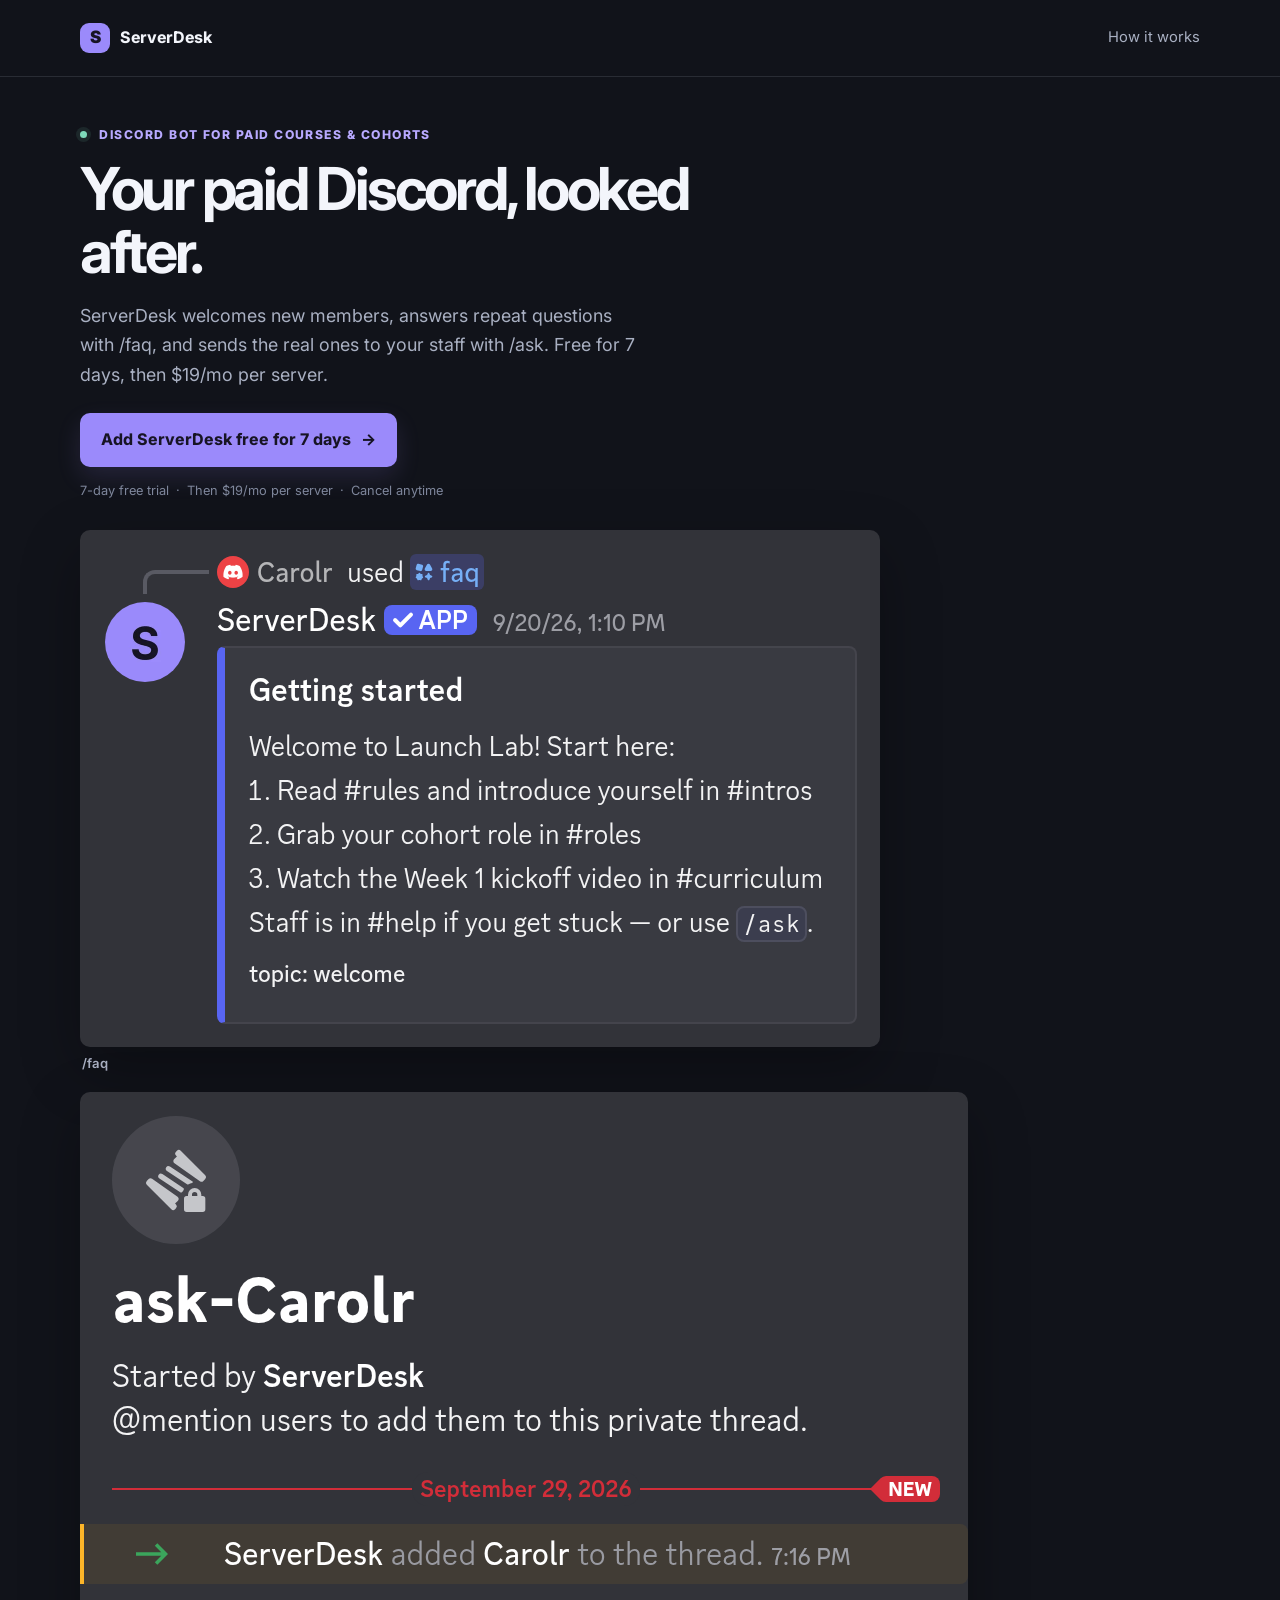
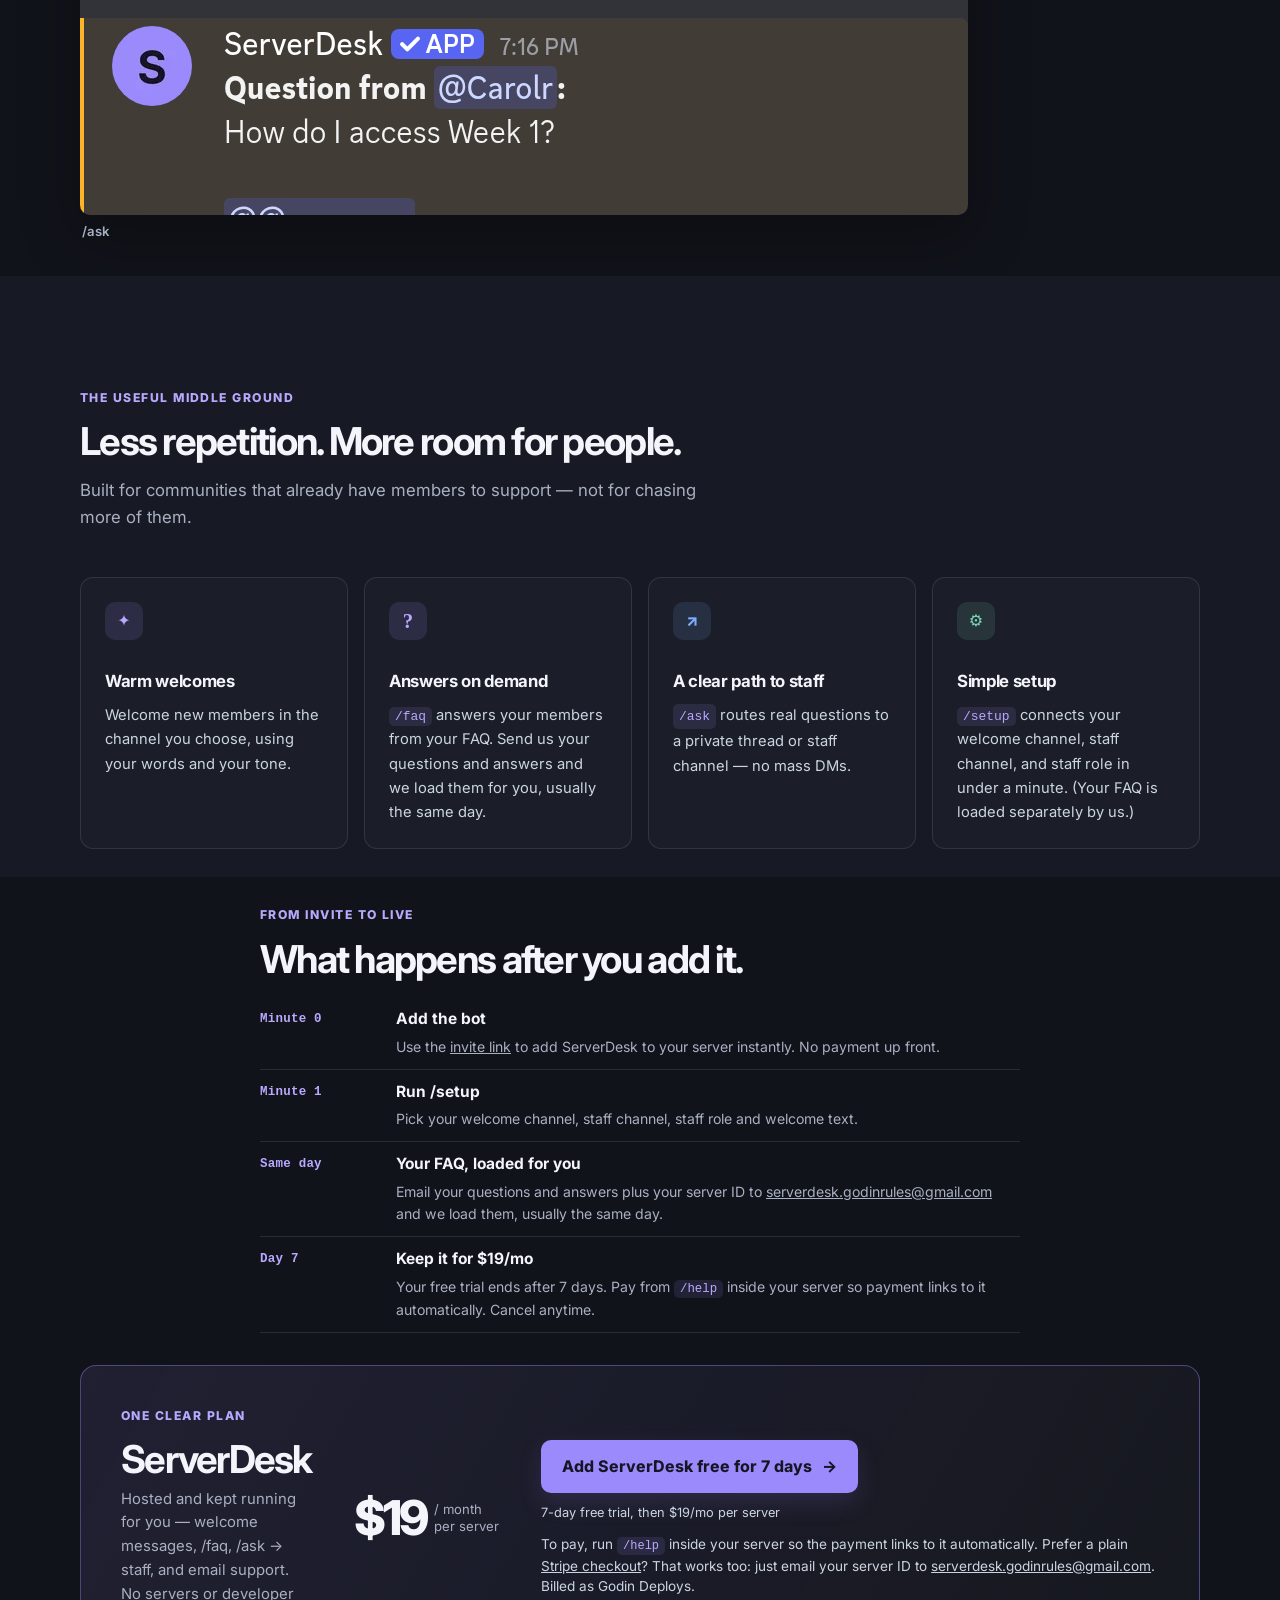
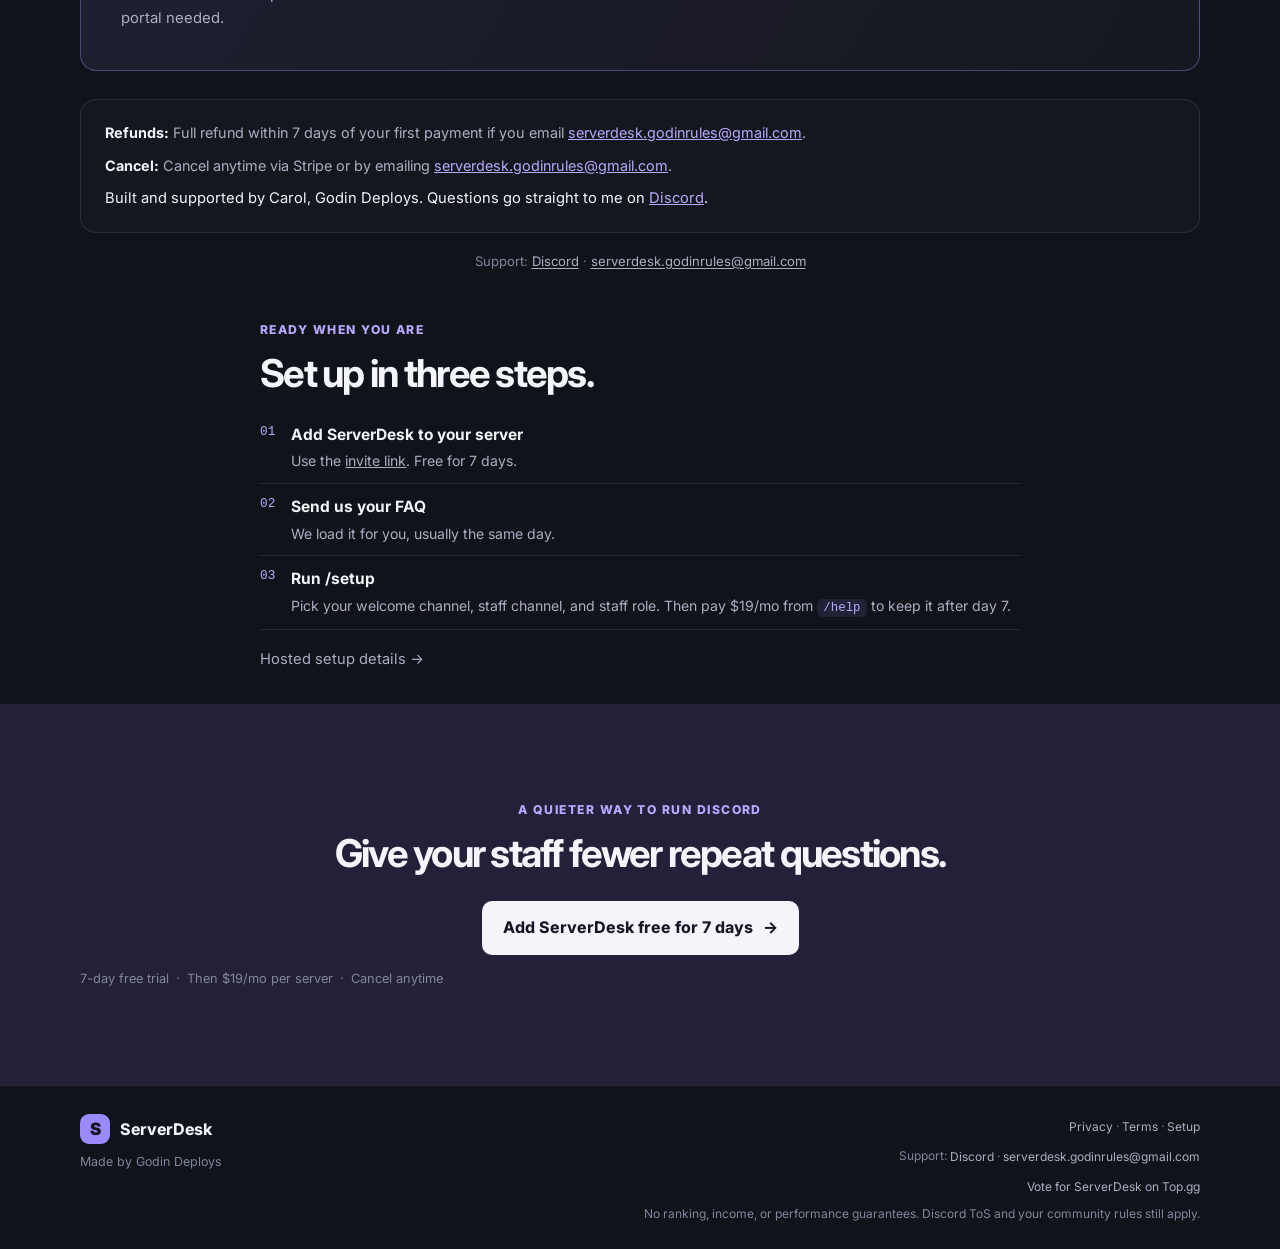
==== commit 41bee966: "Rename public Godin Solutions copy to Godin Deploys Update the footer, home, and terms attribution, " ====
--- a/index.html
+++ b/index.html
@@ -168,13 +168,13 @@
             <span aria-hidden="true">→</span>
           </a>
           <p class="fine-print"><span>7-day free trial, then $19/mo per server</span></p>
-          <p class="pricing-pay">To pay, run <code>/help</code> inside your server so the payment links to it automatically. Prefer a plain <a href="https://buy.stripe.com/4gMfZj4Or4Nw73I1R053O01">Stripe checkout</a>? That works too: just email your server ID to <a href="mailto:serverdesk.godinrules@gmail.com">serverdesk.godinrules@gmail.com</a>. Billed as Godin Solutions LLC.</p>
+          <p class="pricing-pay">To pay, run <code>/help</code> inside your server so the payment links to it automatically. Prefer a plain <a href="https://buy.stripe.com/4gMfZj4Or4Nw73I1R053O01">Stripe checkout</a>? That works too: just email your server ID to <a href="mailto:serverdesk.godinrules@gmail.com">serverdesk.godinrules@gmail.com</a>. Billed as Godin Deploys.</p>
         </div>
       </div>
       <div class="container policy-block">
         <p><strong>Refunds:</strong> Full refund within 7 days of your first payment if you email <a href="mailto:serverdesk.godinrules@gmail.com">serverdesk.godinrules@gmail.com</a>.</p>
         <p><strong>Cancel:</strong> Cancel anytime via Stripe or by emailing <a href="mailto:serverdesk.godinrules@gmail.com">serverdesk.godinrules@gmail.com</a>.</p>
-        <p class="persona-line">Built and supported by Carol, Godin Solutions LLC. Questions go straight to me on <a href="https://discord.gg/J2VJwsP5QP">Discord</a>.</p>
+        <p class="persona-line">Built and supported by Carol, Godin Deploys. Questions go straight to me on <a href="https://discord.gg/J2VJwsP5QP">Discord</a>.</p>
       </div>
       <p class="support-line">Support: <a href="https://discord.gg/J2VJwsP5QP">Discord</a> · <a href="mailto:serverdesk.godinrules@gmail.com">serverdesk.godinrules@gmail.com</a></p>
     </section>
@@ -212,7 +212,7 @@
     <div class="container footer-wrap">
       <div class="footer-brand">
         <div class="brand"><span class="brand-mark" aria-hidden="true">S</span><span>ServerDesk</span></div>
-        <p class="footer-made">Made by Godin Solutions LLC</p>
+        <p class="footer-made">Made by Godin Deploys</p>
       </div>
       <div class="footer-meta">
         <p class="footer-links"><a href="/privacy">Privacy</a> · <a href="/terms">Terms</a> · <a href="/setup">Setup</a></p>
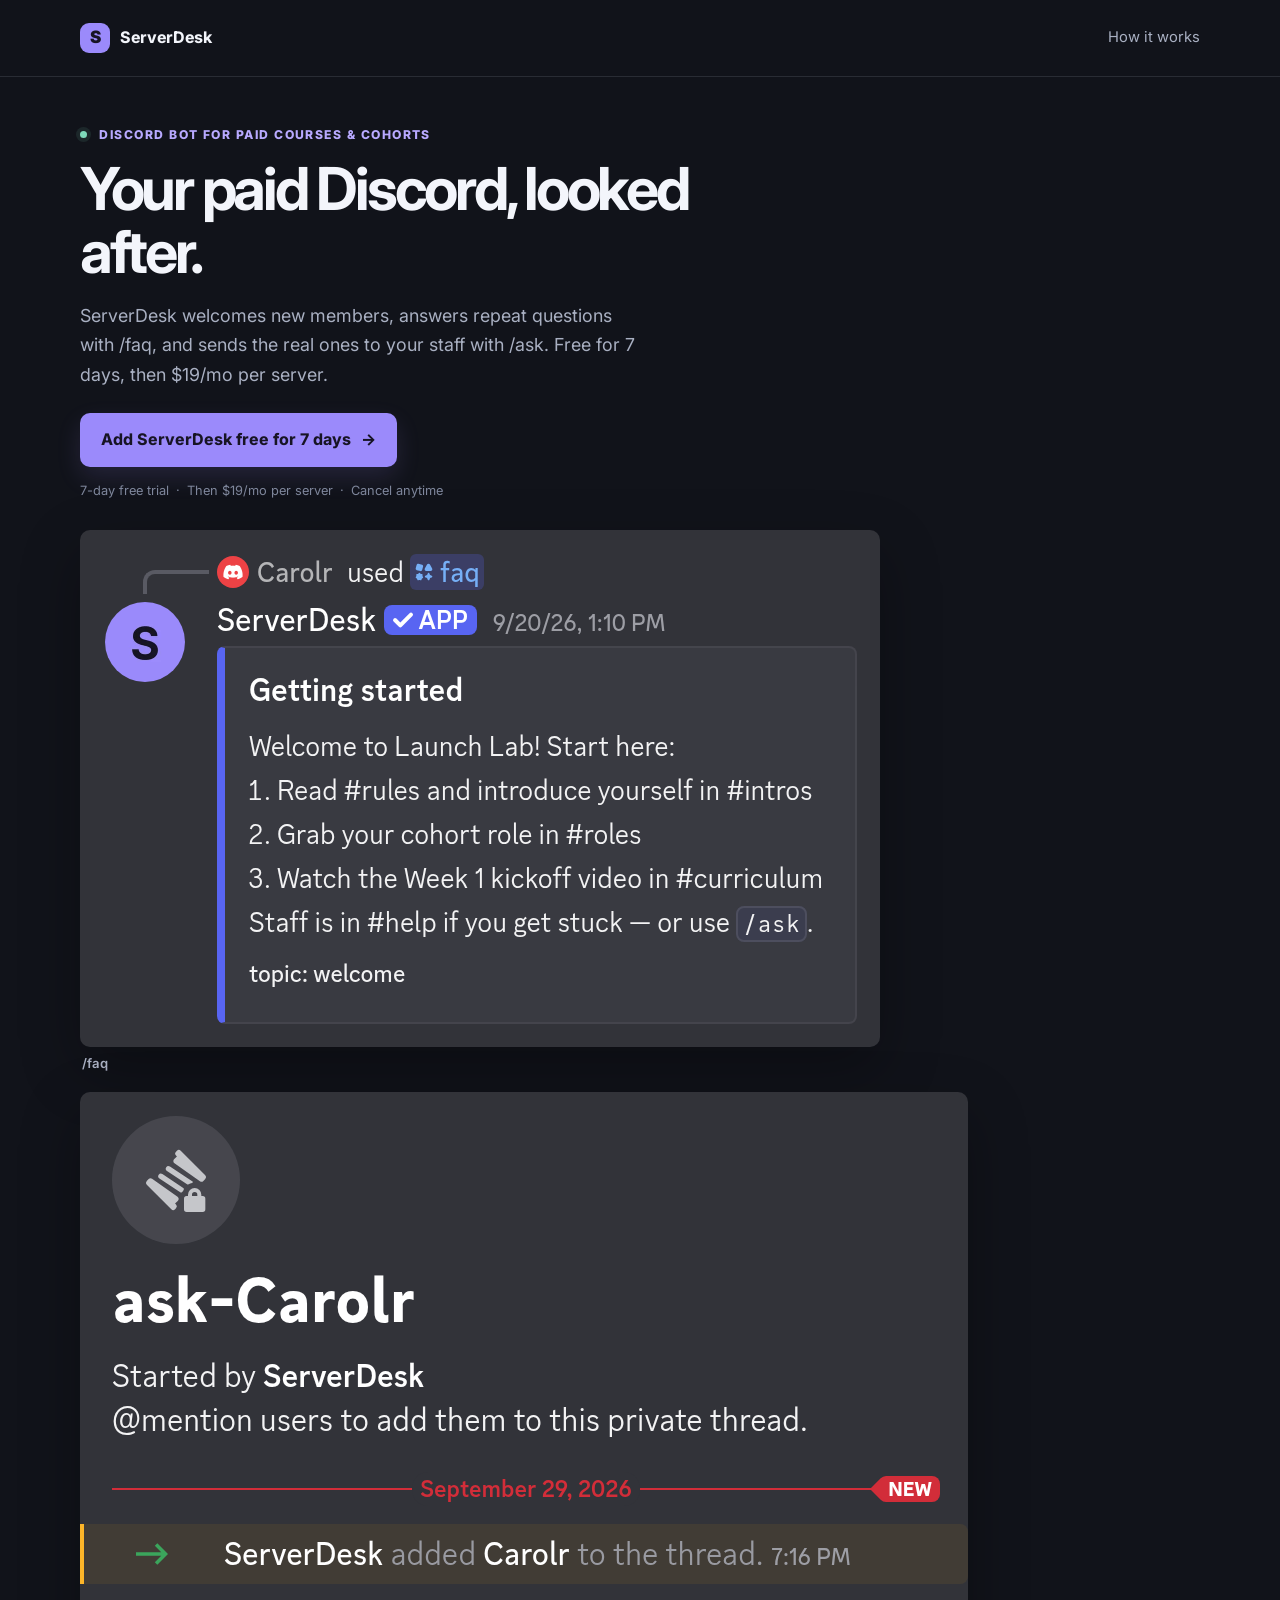
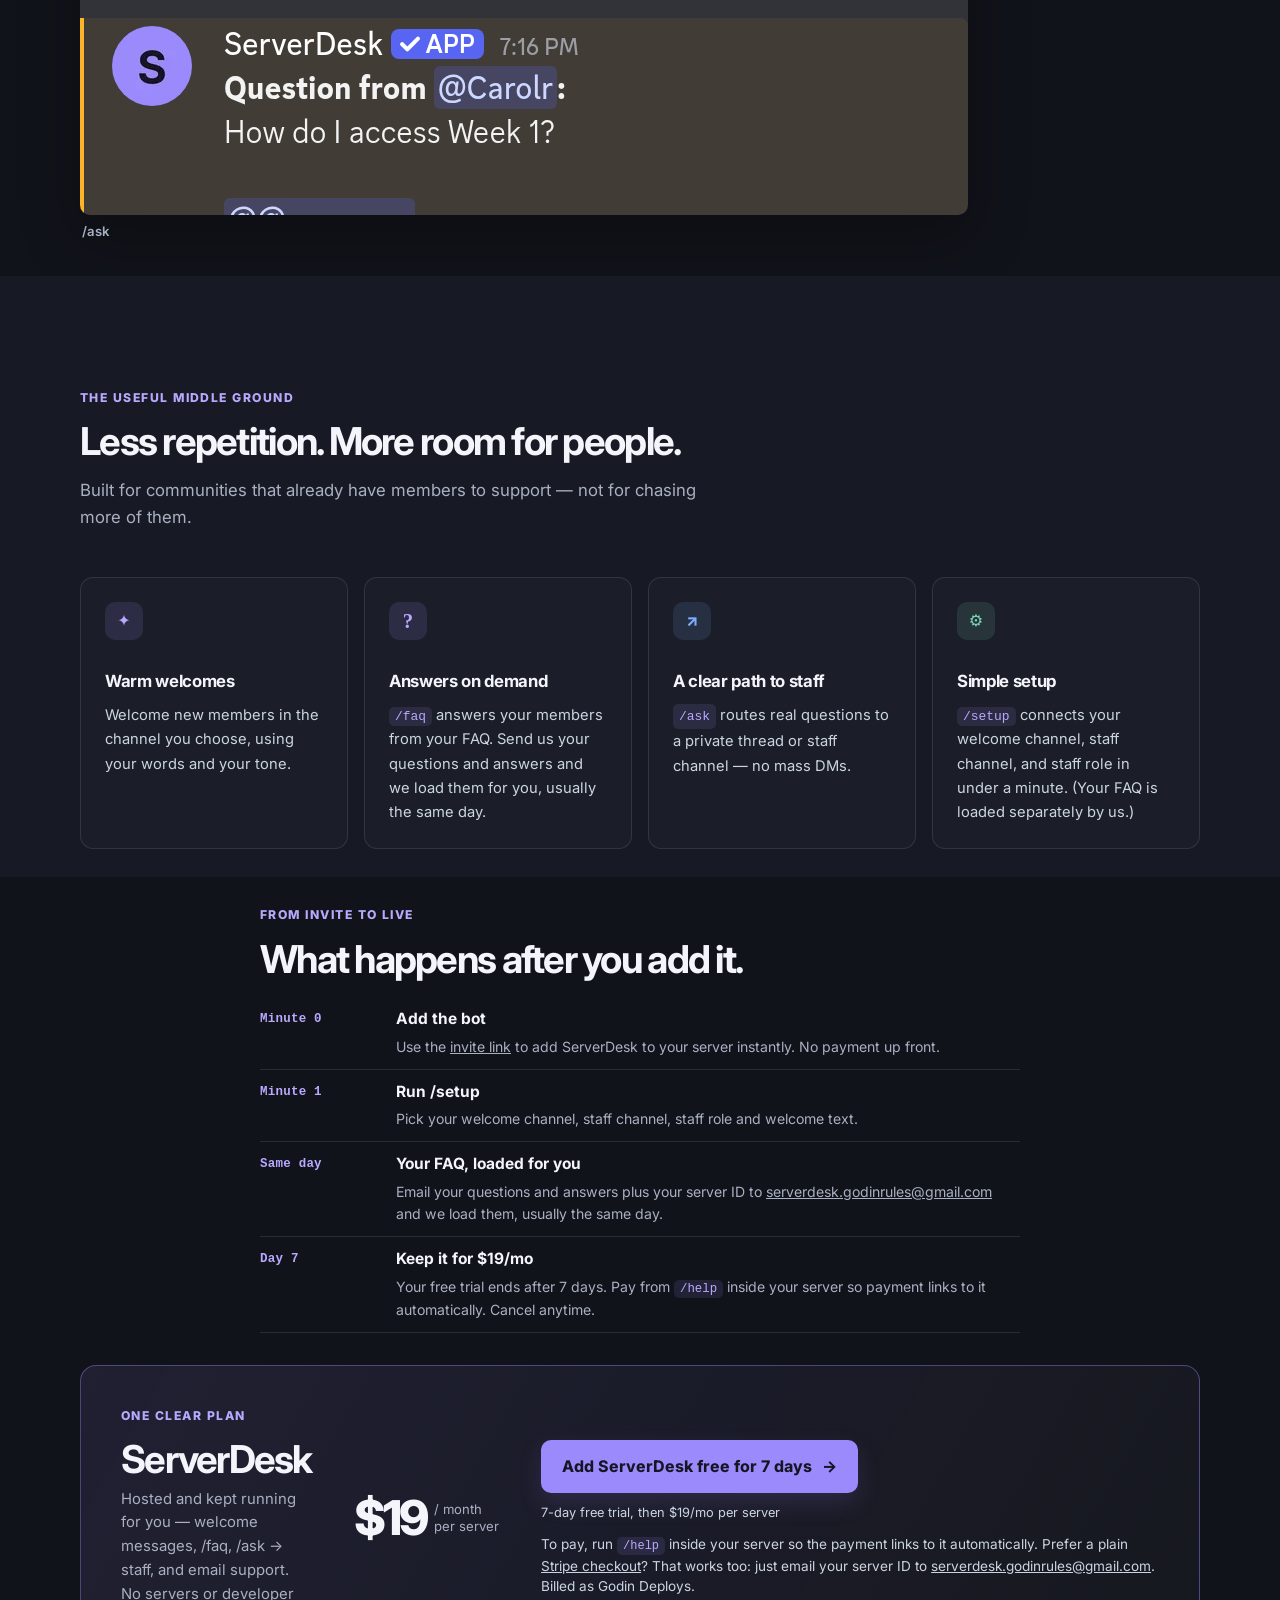
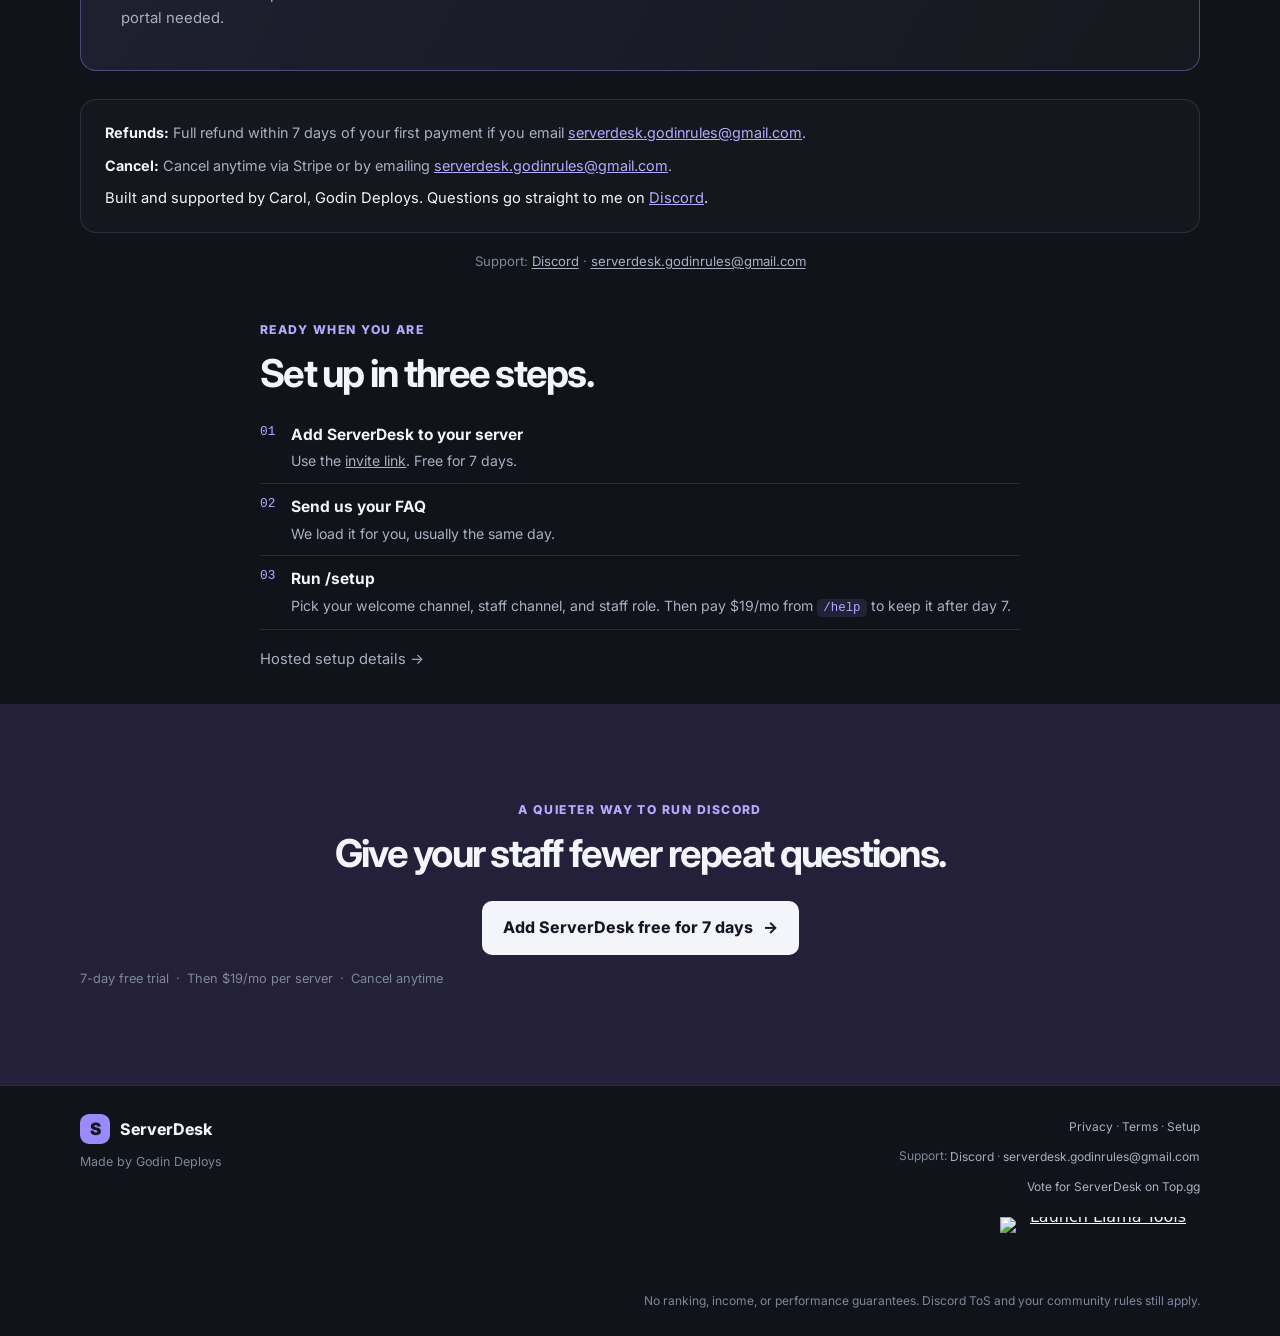
==== commit e519c989: "Add a Launch Llama Tools badge to the homepage footer." ====
--- a/index.html
+++ b/index.html
@@ -218,6 +218,9 @@
         <p class="footer-links"><a href="/privacy">Privacy</a> · <a href="/terms">Terms</a> · <a href="/setup">Setup</a></p>
         <p class="footer-support">Support: <a href="https://discord.gg/J2VJwsP5QP">Discord</a> · <a href="mailto:serverdesk.godinrules@gmail.com">serverdesk.godinrules@gmail.com</a></p>
         <p class="footer-support"><a href="https://top.gg/bot/1551269610358185994/vote" target="_blank" rel="noopener">Vote for ServerDesk on Top.gg</a></p>
+        <p class="footer-badges">
+          <span style="display:inline-block;text-align:center;font-family:system-ui,sans-serif;line-height:1;"><a href="https://tools.launchllama.co/products/serverdesk?utm_source=badge&amp;utm_medium=referral" target="_blank" rel="noopener noreferrer" style="display:block;line-height:0;"> <img src="https://tools.launchllama.co/featured-badge.png?v=2" alt="Launch Llama Tools" width="200" height="52" style="display:block;border:0;" /> </a></span>
+        </p>
         <p class="footer-note">No ranking, income, or performance guarantees. Discord ToS and your community rules still apply.</p>
       </div>
     </div>
